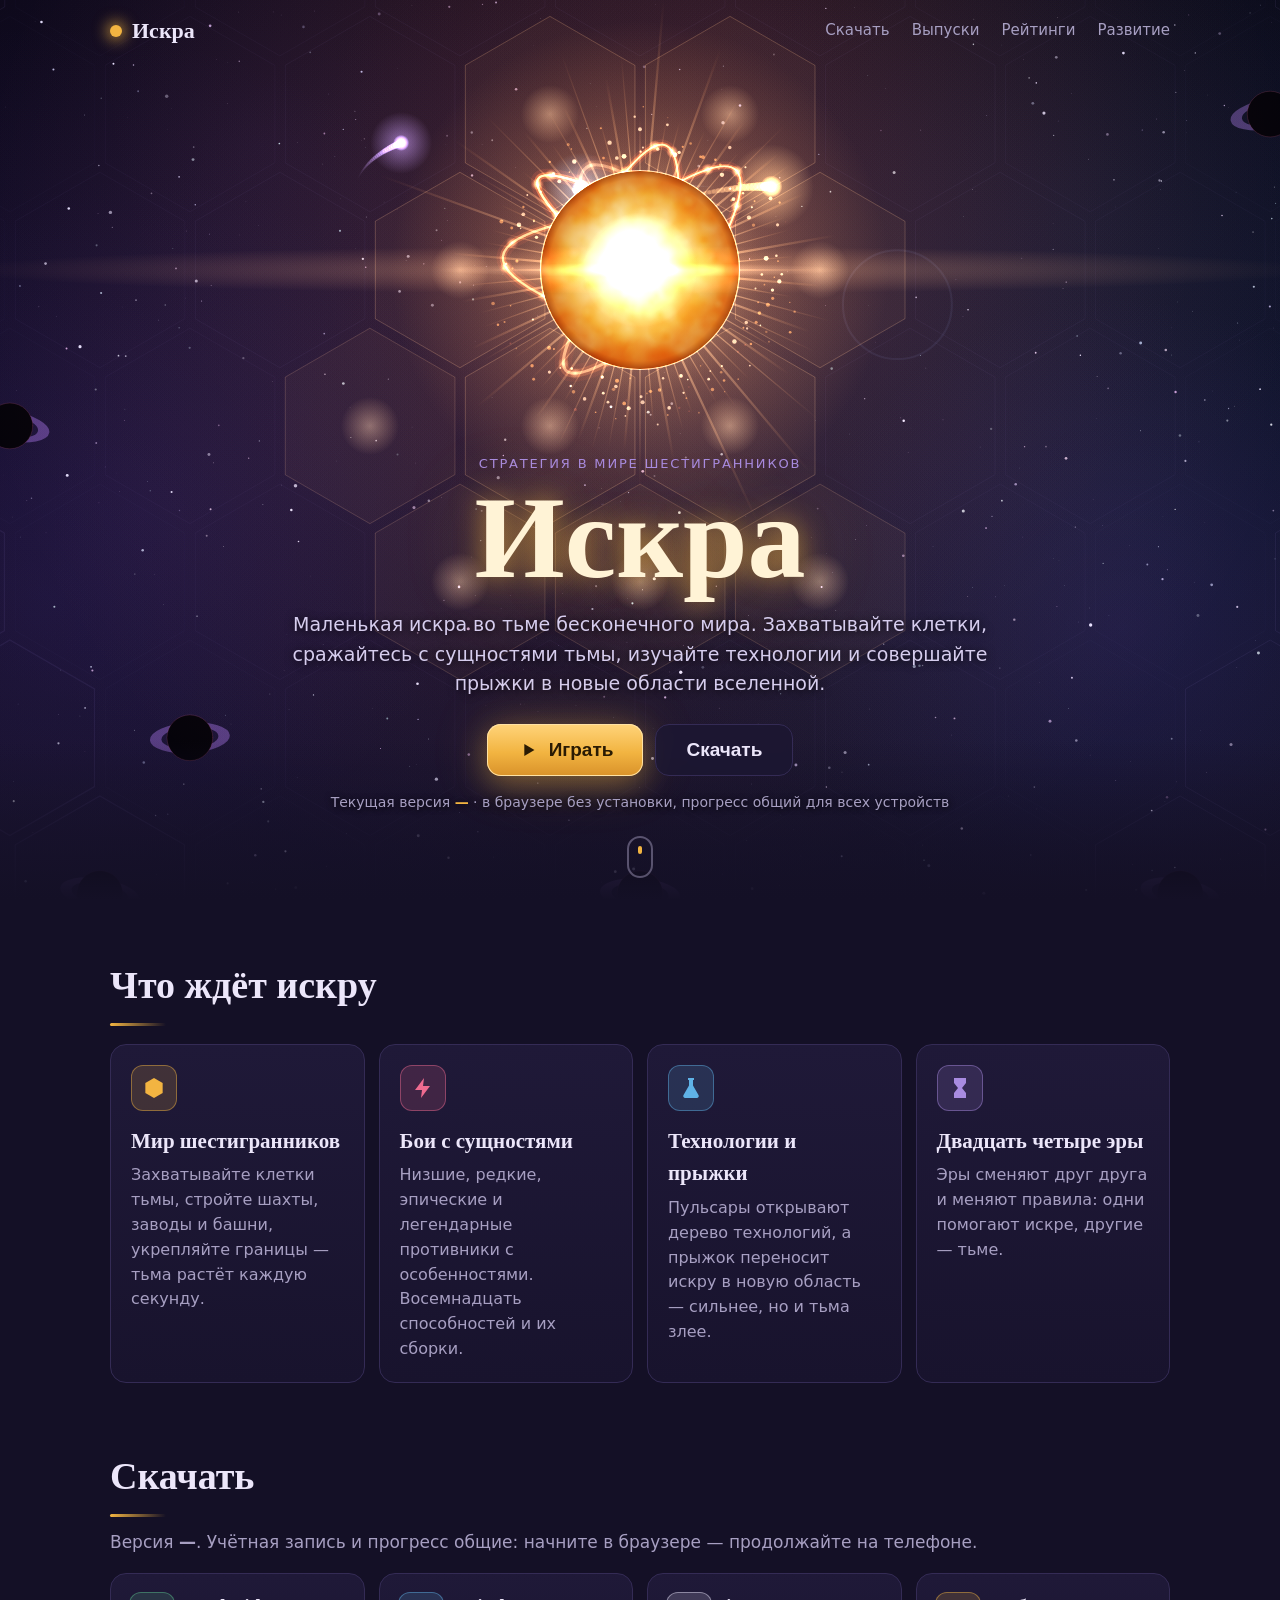
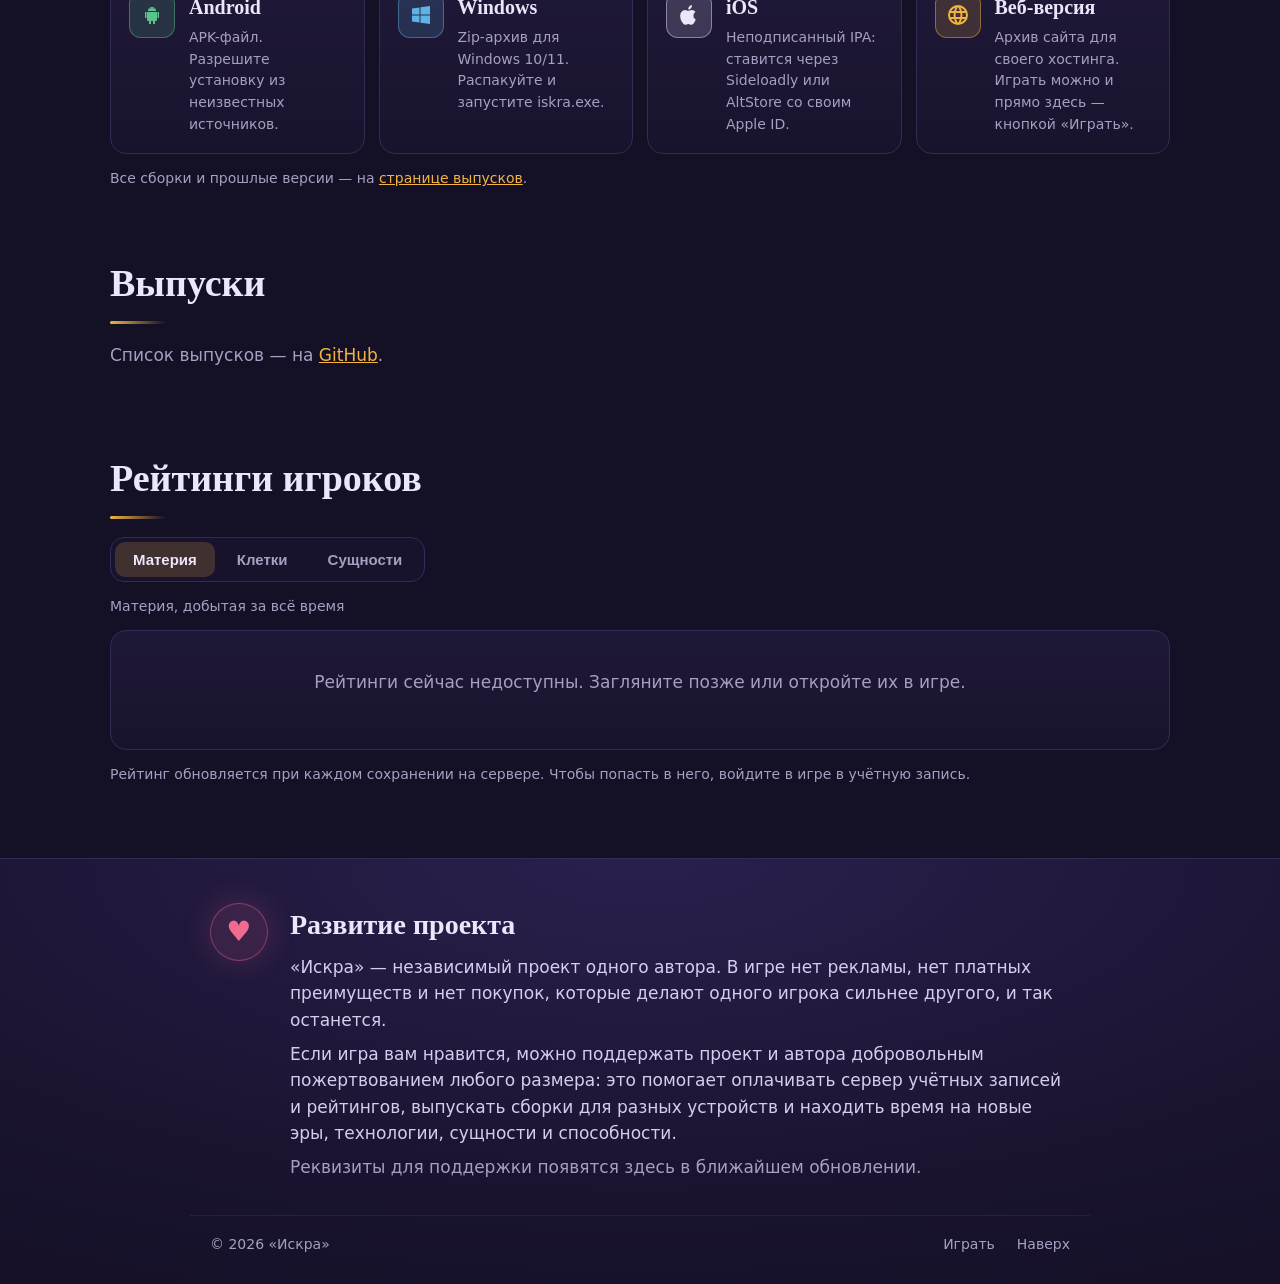
==== iskra_flutter/landing/index.html @ fcec77e0 "Лендинг iskraplay.ru: игра переезжает в /play/ Страница с анимацией искры, кнопкой «Играть», текущим" ====
<!DOCTYPE html>
<html lang="ru">
<head>
  <meta charset="UTF-8">
  <meta name="viewport" content="width=device-width, initial-scale=1, viewport-fit=cover">
  <title>Искра — мир шестигранников</title>
  <meta name="description" content="«Искра» — стратегия о маленькой искре во тьме бесконечного мира шестигранников. Играйте в браузере или скачайте для Android, Windows и iOS.">
  <meta name="theme-color" content="#141026">
  <meta property="og:title" content="Искра — мир шестигранников">
  <meta property="og:description" content="Захватывайте клетки, сражайтесь с сущностями тьмы, изучайте технологии и совершайте прыжки в новые области вселенной.">
  <meta property="og:image" content="play/icons/Icon-512.png">
  <link rel="icon" type="image/png" href="play/favicon.png">
  <link rel="apple-touch-icon" href="play/icons/Icon-192.png">
  <link rel="stylesheet" href="landing.css">
</head>
<body>
  <!-- Первый экран: анимация искры на всю ширину, название и кнопка «Играть» -->
  <header class="hero" id="top">
    <canvas id="spark" aria-hidden="true"></canvas>
    <nav class="nav">
      <a class="logo" href="#top"><span class="dot"></span>Искра</a>
      <div class="links">
        <a href="#download">Скачать</a>
        <a href="#releases">Выпуски</a>
        <a href="#top100">Рейтинги</a>
        <a href="#support">Развитие</a>
      </div>
    </nav>
    <div class="hero-text">
      <p class="kicker">Стратегия в мире шестигранников</p>
      <h1>Искра</h1>
      <p class="lead">Маленькая искра во тьме бесконечного мира. Захватывайте клетки, сражайтесь с сущностями тьмы,
        изучайте технологии и совершайте прыжки в новые области вселенной.</p>
      <div class="cta">
        <a class="btn play" href="play/">
          <svg viewBox="0 0 24 24" aria-hidden="true"><path d="M8 5.5v13l11-6.5z"/></svg>Играть
        </a>
        <a class="btn ghost" href="#download">Скачать</a>
      </div>
      <p class="ver">Текущая версия <b data-ver>—</b> · в браузере без установки, прогресс общий для всех устройств</p>
    </div>
    <a class="scroll" href="#about" aria-label="Подробнее"><span></span></a>
  </header>

  <main>
    <section id="about" class="section">
      <h2>Что ждёт искру</h2>
      <div class="features">
        <article class="card feat">
          <div class="ico" style="--c:#f2b441"><svg viewBox="0 0 24 24"><path d="M12 2l8.66 5v10L12 22l-8.66-5V7z"/></svg></div>
          <h3>Мир шестигранников</h3>
          <p>Захватывайте клетки тьмы, стройте шахты, заводы и башни, укрепляйте границы — тьма растёт каждую секунду.</p>
        </article>
        <article class="card feat">
          <div class="ico" style="--c:#ef6b90"><svg viewBox="0 0 24 24"><path d="M13 2L4 14h7l-1 8 9-12h-7z"/></svg></div>
          <h3>Бои с сущностями</h3>
          <p>Низшие, редкие, эпические и легендарные противники с особенностями. Восемнадцать способностей и их сборки.</p>
        </article>
        <article class="card feat">
          <div class="ico" style="--c:#5fb2e6"><svg viewBox="0 0 24 24"><path d="M9 2h6v2h-1v5.5l5.6 9.7A2 2 0 0 1 17.9 22H6.1a2 2 0 0 1-1.7-2.8L10 9.5V4H9z"/></svg></div>
          <h3>Технологии и прыжки</h3>
          <p>Пульсары открывают дерево технологий, а прыжок переносит искру в новую область — сильнее, но и тьма злее.</p>
        </article>
        <article class="card feat">
          <div class="ico" style="--c:#a88be0"><svg viewBox="0 0 24 24"><path d="M6 2h12v5l-4 5 4 5v5H6v-5l4-5-4-5z"/></svg></div>
          <h3>Двадцать четыре эры</h3>
          <p>Эры сменяют друг друга и меняют правила: одни помогают искре, другие — тьме.</p>
        </article>
      </div>
    </section>

    <section id="download" class="section">
      <h2>Скачать</h2>
      <p class="sub">Версия <b data-ver>—</b>. Учётная запись и прогресс общие: начните в браузере — продолжайте на телефоне.</p>
      <div class="downloads">
        <a class="card dl" data-dl="apk">
          <div class="ico" style="--c:#5cc28d"><svg viewBox="0 0 24 24"><path d="M7 9h10v8a1 1 0 0 1-1 1h-1v3h-2v-3h-2v3H9v-3H8a1 1 0 0 1-1-1zm-2 0h1.5v6H5zm12.5 0H19v6h-1.5zM8 8a4 4 0 0 1 8 0zm2-2.2a.6.6 0 1 0 0-1.2.6.6 0 0 0 0 1.2zm4 0a.6.6 0 1 0 0-1.2.6.6 0 0 0 0 1.2z"/></svg></div>
          <div><h3>Android</h3><p>APK-файл. Разрешите установку из неизвестных источников.</p></div>
        </a>
        <a class="card dl" data-dl="win">
          <div class="ico" style="--c:#5fb2e6"><svg viewBox="0 0 24 24"><path d="M3 5.5l7.5-1v7H3zm8.5-1.2L21 3v8.5h-9.5zM3 12.5h7.5v7L3 18.5zm8.5 0H21V21l-9.5-1.3z"/></svg></div>
          <div><h3>Windows</h3><p>Zip-архив для Windows 10/11. Распакуйте и запустите iskra.exe.</p></div>
        </a>
        <a class="card dl" data-dl="ios">
          <div class="ico" style="--c:#ece6fa"><svg viewBox="0 0 24 24"><path d="M16.4 12.6c0-2.5 2-3.6 2.1-3.7a4.6 4.6 0 0 0-3.6-2c-1.5-.2-3 .9-3.7.9-.8 0-2-.9-3.2-.8A4.8 4.8 0 0 0 4 9.5c-1.7 3-.4 7.4 1.2 9.8.8 1.2 1.8 2.5 3 2.4 1.2 0 1.7-.8 3.1-.8 1.5 0 1.9.8 3.2.8s2.1-1.2 2.9-2.4a10 10 0 0 0 1.3-2.7 4.1 4.1 0 0 1-2.3-4zM14 5.3A4.2 4.2 0 0 0 15 2a4.3 4.3 0 0 0-2.8 1.5 4 4 0 0 0-1 3.1A3.6 3.6 0 0 0 14 5.3z"/></svg></div>
          <div><h3>iOS</h3><p>Неподписанный IPA: ставится через Sideloadly или AltStore со своим Apple ID.</p></div>
        </a>
        <a class="card dl" data-dl="web">
          <div class="ico" style="--c:#f2b441"><svg viewBox="0 0 24 24"><path d="M12 2a10 10 0 1 0 0 20 10 10 0 0 0 0-20zm6.9 6h-3a15.7 15.7 0 0 0-1.4-3.6A8 8 0 0 1 18.9 8zM12 4c.8 1.2 1.5 2.5 1.9 4h-3.8c.4-1.5 1.1-2.8 1.9-4zM4.3 14a8.2 8.2 0 0 1 0-4h3.4a16.5 16.5 0 0 0 0 4zm.8 2h3a15.7 15.7 0 0 0 1.4 3.6A8 8 0 0 1 5.1 16zm3-8h-3a8 8 0 0 1 4.4-3.6C8.9 5.5 8.4 6.7 8.1 8zM12 20c-.8-1.2-1.5-2.5-1.9-4h3.8c-.4 1.5-1.1 2.8-1.9 4zm2.3-6H9.7a14.7 14.7 0 0 1 0-4h4.6a14.7 14.7 0 0 1 0 4zm.2 5.6c.6-1.1 1.1-2.3 1.4-3.6h3a8 8 0 0 1-4.4 3.6zm1.8-5.6a16.5 16.5 0 0 0 0-4h3.4a8.2 8.2 0 0 1 0 4z"/></svg></div>
          <div><h3>Веб-версия</h3><p>Архив сайта для своего хостинга. Играть можно и прямо здесь — кнопкой «Играть».</p></div>
        </a>
      </div>
      <p class="sub small">Все сборки и прошлые версии — на <a data-all-releases href="https://github.com/serbaigames/claude/releases">странице выпусков</a>.</p>
    </section>

    <section id="releases" class="section">
      <h2>Выпуски</h2>
      <div id="release-current"></div>
      <div id="release-old"></div>
    </section>

    <section id="top100" class="section">
      <h2>Рейтинги игроков</h2>
      <div class="tabs" role="tablist">
        <button role="tab" data-by="matter" aria-selected="true">Материя</button>
        <button role="tab" data-by="cells">Клетки</button>
        <button role="tab" data-by="kills">Сущности</button>
      </div>
      <p class="sub small" id="top-hint">Материя, добытая за всё время</p>
      <div class="card table" id="top-table"><p class="muted">Загрузка…</p></div>
      <p class="sub small">Рейтинг обновляется при каждом сохранении на сервере. Чтобы попасть в него, войдите в игре в учётную запись.</p>
    </section>
  </main>

  <!-- Плашка о развитии проекта — в самом низу -->
  <section id="support" class="support">
    <div class="support-in">
      <div class="heart" aria-hidden="true">♥</div>
      <div>
        <h2>Развитие проекта</h2>
        <p>«Искра» — независимый проект одного автора. В игре нет рекламы, нет платных преимуществ и нет покупок,
          которые делают одного игрока сильнее другого, и так останется.</p>
        <p>Если игра вам нравится, можно поддержать проект и автора добровольным пожертвованием любого размера:
          это помогает оплачивать сервер учётных записей и рейтингов, выпускать сборки для разных устройств
          и находить время на новые эры, технологии, сущности и способности.</p>
        <p class="muted" id="donate">Реквизиты для поддержки появятся здесь в ближайшем обновлении.</p>
      </div>
    </div>
    <footer class="foot">
      <span>© <span id="year">2026</span> «Искра»</span>
      <a href="play/">Играть</a>
      <a href="#top">Наверх</a>
    </footer>
  </section>

  <script src="spark.js"></script>
  <script src="landing.js"></script>
</body>
</html>
---- iskra_flutter/landing/landing.css ----
/* Лендинг «Искры»: цвета и шрифты игры (lib/ui/theme.dart) */
@font-face { font-family: 'PT Sans'; src: url(fonts/PTSans-Regular.ttf) format('truetype'); font-display: swap; }
@font-face { font-family: 'PT Sans'; src: url(fonts/PTSans-Bold.ttf) format('truetype'); font-weight: 700; font-display: swap; }
@font-face { font-family: 'Philosopher'; src: url(fonts/Philosopher-Regular.ttf) format('truetype'); font-display: swap; }
@font-face { font-family: 'Philosopher'; src: url(fonts/Philosopher-Bold.ttf) format('truetype'); font-weight: 700; font-display: swap; }

:root {
  --bg: #141026; --panel: #1c1733; --ink: #ece6fa; --muted: #a79fc2; --line: #342b55;
  --gold: #f2b441; --gold-bg: #3b2e15; --violet: #a88be0; --ok: #5cc28d; --bad: #ef6b90; --blue: #5fb2e6;
}
* { box-sizing: border-box; }
html { scroll-behavior: smooth; }
body {
  margin: 0; background: var(--bg); color: var(--ink);
  font: 17px/1.55 'PT Sans', system-ui, sans-serif; -webkit-font-smoothing: antialiased;
}
a { color: var(--gold); }
h1, h2, h3 { font-family: 'Philosopher', 'PT Sans', serif; margin: 0; }
.muted { color: var(--muted); }

/* ---------- первый экран ---------- */
.hero { position: relative; min-height: 100vh; min-height: 100svh; display: flex; flex-direction: column; overflow: hidden; }
#spark { position: absolute; inset: 0; width: 100%; height: 100%; display: block; }
.hero::after { /* плавный переход в фон страницы */
  content: ''; position: absolute; left: 0; right: 0; bottom: 0; height: 160px; pointer-events: none;
  background: linear-gradient(to bottom, transparent, var(--bg));
}
.nav { position: relative; z-index: 2; display: flex; align-items: center; justify-content: space-between;
  max-width: 1100px; width: 100%; margin: 0 auto; padding: 18px 20px; }
.logo { display: flex; align-items: center; gap: 10px; color: var(--ink); text-decoration: none;
  font: 700 22px 'Philosopher', serif; }
.logo .dot { width: 12px; height: 12px; border-radius: 50%; background: var(--gold); box-shadow: 0 0 14px 4px #f2b44199; }
.links { display: flex; gap: 22px; }
.links a { color: var(--muted); text-decoration: none; font-size: 15px; }
.links a:hover { color: var(--ink); }
.hero-text { position: relative; z-index: 2; margin: auto; padding: 0 20px 90px; max-width: 760px; text-align: center;
  display: flex; flex-direction: column; align-items: center; transform: translateY(22vh); }
.kicker { margin: 0 0 6px; color: var(--violet); letter-spacing: .14em; text-transform: uppercase; font-size: 13px; }
.hero h1 { font-size: clamp(56px, 11vw, 116px); line-height: 1; color: #fff3d6;
  text-shadow: 0 0 28px #f2b441aa, 0 0 80px #f2b44155; }
.lead { margin: 14px 0 26px; color: #d6cdee; font-size: clamp(16px, 2.2vw, 19px); text-shadow: 0 1px 8px #000c; }
.cta { display: flex; gap: 12px; flex-wrap: wrap; justify-content: center; }
.btn { display: inline-flex; align-items: center; gap: 10px; padding: 14px 30px; border-radius: 14px;
  text-decoration: none; font: 700 19px 'PT Sans', sans-serif; transition: transform .15s, box-shadow .2s, background .2s; }
.btn svg { width: 22px; height: 22px; fill: currentColor; }
.btn.play { color: #2a1b03; background: linear-gradient(180deg, #ffd47a, #f2b441 55%, #d9922a);
  box-shadow: 0 0 0 1px #ffe2a3 inset, 0 8px 30px #f2b44166, 0 0 60px #f2b44133; }
.btn.play:hover { transform: translateY(-2px); box-shadow: 0 0 0 1px #ffe2a3 inset, 0 12px 40px #f2b44188, 0 0 90px #f2b44155; }
.btn.ghost { color: var(--ink); background: #1c1733cc; border: 1px solid var(--line); backdrop-filter: blur(4px); }
.btn.ghost:hover { background: #2a2347; }
.ver { margin: 16px 0 0; font-size: 14px; color: var(--muted); text-shadow: 0 1px 6px #000; }
.ver b { color: var(--gold); }
.scroll { position: absolute; z-index: 2; left: 50%; bottom: 22px; width: 26px; height: 42px; margin-left: -13px;
  border: 2px solid #a79fc277; border-radius: 14px; }
.scroll span { position: absolute; left: 50%; top: 8px; width: 4px; height: 8px; margin-left: -2px; border-radius: 2px;
  background: var(--gold); animation: wheel 1.8s ease-in-out infinite; }
@keyframes wheel { 0% { opacity: 0; transform: translateY(0); } 30% { opacity: 1; } 100% { opacity: 0; transform: translateY(14px); } }

/* ---------- разделы ---------- */
.section { max-width: 1100px; margin: 0 auto; padding: 56px 20px 8px; }
.section h2 { font-size: clamp(28px, 4vw, 38px); margin-bottom: 18px; }
.section h2::after { content: ''; display: block; width: 56px; height: 3px; margin-top: 8px; border-radius: 2px;
  background: linear-gradient(90deg, var(--gold), transparent); }
.sub { color: var(--muted); margin: -6px 0 18px; }
.sub.small { font-size: 14px; margin: 14px 0 0; }
.card { background: linear-gradient(180deg, #1f1938, #18132d); border: 1px solid var(--line); border-radius: 16px; }
.ico { flex: none; width: 46px; height: 46px; border-radius: 12px; display: grid; place-items: center;
  background: color-mix(in srgb, var(--c) 16%, transparent); border: 1px solid color-mix(in srgb, var(--c) 45%, transparent); }
.ico svg { width: 24px; height: 24px; fill: var(--c); }

.features { display: grid; grid-template-columns: repeat(auto-fit, minmax(230px, 1fr)); gap: 14px; }
.feat { padding: 20px; }
.feat h3 { font-size: 21px; margin: 14px 0 6px; }
.feat p { margin: 0; color: var(--muted); font-size: 16px; }

.downloads { display: grid; grid-template-columns: repeat(auto-fit, minmax(240px, 1fr)); gap: 14px; }
.dl { display: flex; gap: 14px; align-items: flex-start; padding: 18px; color: var(--ink); text-decoration: none;
  transition: border-color .2s, transform .15s; }
.dl:hover { border-color: var(--gold); transform: translateY(-2px); }
.dl h3 { font-size: 20px; }
.dl p { margin: 4px 0 0; color: var(--muted); font-size: 14px; }
.dl[aria-disabled=true] { opacity: .45; pointer-events: none; }
.dl .size { color: var(--gold); font-size: 13px; }

/* выпуски: текущий открыт, прошлые под спойлером */
.rel { padding: 18px 20px; margin-bottom: 12px; }
.rel.cur { border-color: #f2b44199; box-shadow: 0 0 40px #f2b4410f; }
.rel-head { display: flex; align-items: baseline; gap: 10px; flex-wrap: wrap; }
.rel-head h3 { font-size: 22px; }
.badge { font-size: 12px; padding: 2px 8px; border-radius: 8px; background: var(--gold-bg); color: var(--gold); font-weight: 700; }
.date { color: var(--muted); font-size: 14px; }
.rel ul { margin: 10px 0 0; padding: 0; list-style: none; }
.rel li { position: relative; padding-left: 18px; margin: 5px 0; }
.rel li::before { content: ''; position: absolute; left: 3px; top: .62em; width: 6px; height: 6px; border-radius: 50%; background: var(--gold); }
.rel .files { display: flex; flex-wrap: wrap; gap: 8px; margin-top: 12px; }
.rel .files a { font-size: 13px; text-decoration: none; padding: 5px 10px; border-radius: 9px; border: 1px solid var(--line);
  color: var(--ink); background: #ffffff08; }
.rel .files a:hover { border-color: var(--gold); }
details.rel { padding: 0; }
details.rel summary { list-style: none; cursor: pointer; padding: 16px 20px; display: flex; align-items: center; gap: 10px; }
details.rel summary::-webkit-details-marker { display: none; }
details.rel summary::after { content: ''; margin-left: auto; width: 9px; height: 9px; border-right: 2px solid var(--muted);
  border-bottom: 2px solid var(--muted); transform: rotate(45deg); transition: transform .2s; }
details.rel[open] summary::after { transform: rotate(-135deg); }
details.rel .body { padding: 0 20px 18px; }
details.rel summary h3 { font-size: 19px; }

/* рейтинги */
.tabs { display: inline-flex; padding: 4px; gap: 4px; border: 1px solid var(--line); border-radius: 14px; background: #1c173399; }
.tabs button { font: 700 15px 'PT Sans', sans-serif; color: var(--muted); background: none; border: 0; border-radius: 10px;
  padding: 9px 18px; cursor: pointer; }
.tabs button[aria-selected=true] { color: var(--ink); background: #f2b4412e; }
.table { margin-top: 12px; padding: 8px; min-height: 120px; }
.row { display: grid; grid-template-columns: 44px 1fr auto; align-items: center; gap: 8px; padding: 9px 12px; border-radius: 10px; }
.row:nth-child(odd) { background: #14102666; }
.row .pl { color: var(--muted); font-weight: 700; }
.row .pl.m1 { color: var(--gold); } .row .pl.m2 { color: #c9d1e0; } .row .pl.m3 { color: #d08a4e; }
.row .nm { overflow: hidden; text-overflow: ellipsis; white-space: nowrap; }
.row .vl { font-weight: 700; }
.table .muted { text-align: center; padding: 30px 0; margin: 0; }

/* плашка развития проекта */
.support { margin-top: 64px; background: radial-gradient(120% 140% at 50% 0%, #2b1f4d 0%, #1a1430 55%, #120e22 100%);
  border-top: 1px solid var(--line); }
.support-in { max-width: 900px; margin: 0 auto; padding: 44px 20px 26px; display: flex; gap: 22px; }
.support h2 { font-size: 28px; margin-bottom: 8px; }
.support p { margin: 8px 0; color: #d6cdee; }
.support .muted { color: var(--muted); }
.heart { flex: none; width: 58px; height: 58px; border-radius: 50%; display: grid; place-items: center; font-size: 28px;
  color: var(--bad); background: #ef6b901f; border: 1px solid #ef6b9066; box-shadow: 0 0 30px #ef6b9033; }
.donate-list { margin: 10px 0 0; display: grid; gap: 8px; }
.donate-list div { padding: 10px 12px; border-radius: 10px; background: #ffffff0a; border: 1px solid var(--line); }
.donate-list small { display: block; color: var(--muted); }
.foot { max-width: 900px; margin: 0 auto; padding: 18px 20px 28px; display: flex; gap: 22px; color: var(--muted);
  font-size: 14px; border-top: 1px solid #342b5588; }
.foot span:first-child { margin-right: auto; }
.foot a { color: var(--muted); text-decoration: none; }
.foot a:hover { color: var(--ink); }

@media (max-width: 640px) {
  body { font-size: 16px; }
  .links { display: none; }
  .hero-text { transform: translateY(17vh); }
  .btn { padding: 13px 24px; font-size: 18px; }
  .support-in { flex-direction: column; gap: 12px; }
  .row { grid-template-columns: 36px 1fr auto; padding: 8px; }
}
@media (prefers-reduced-motion: reduce) { html { scroll-behavior: auto; } .scroll span { animation: none; } }
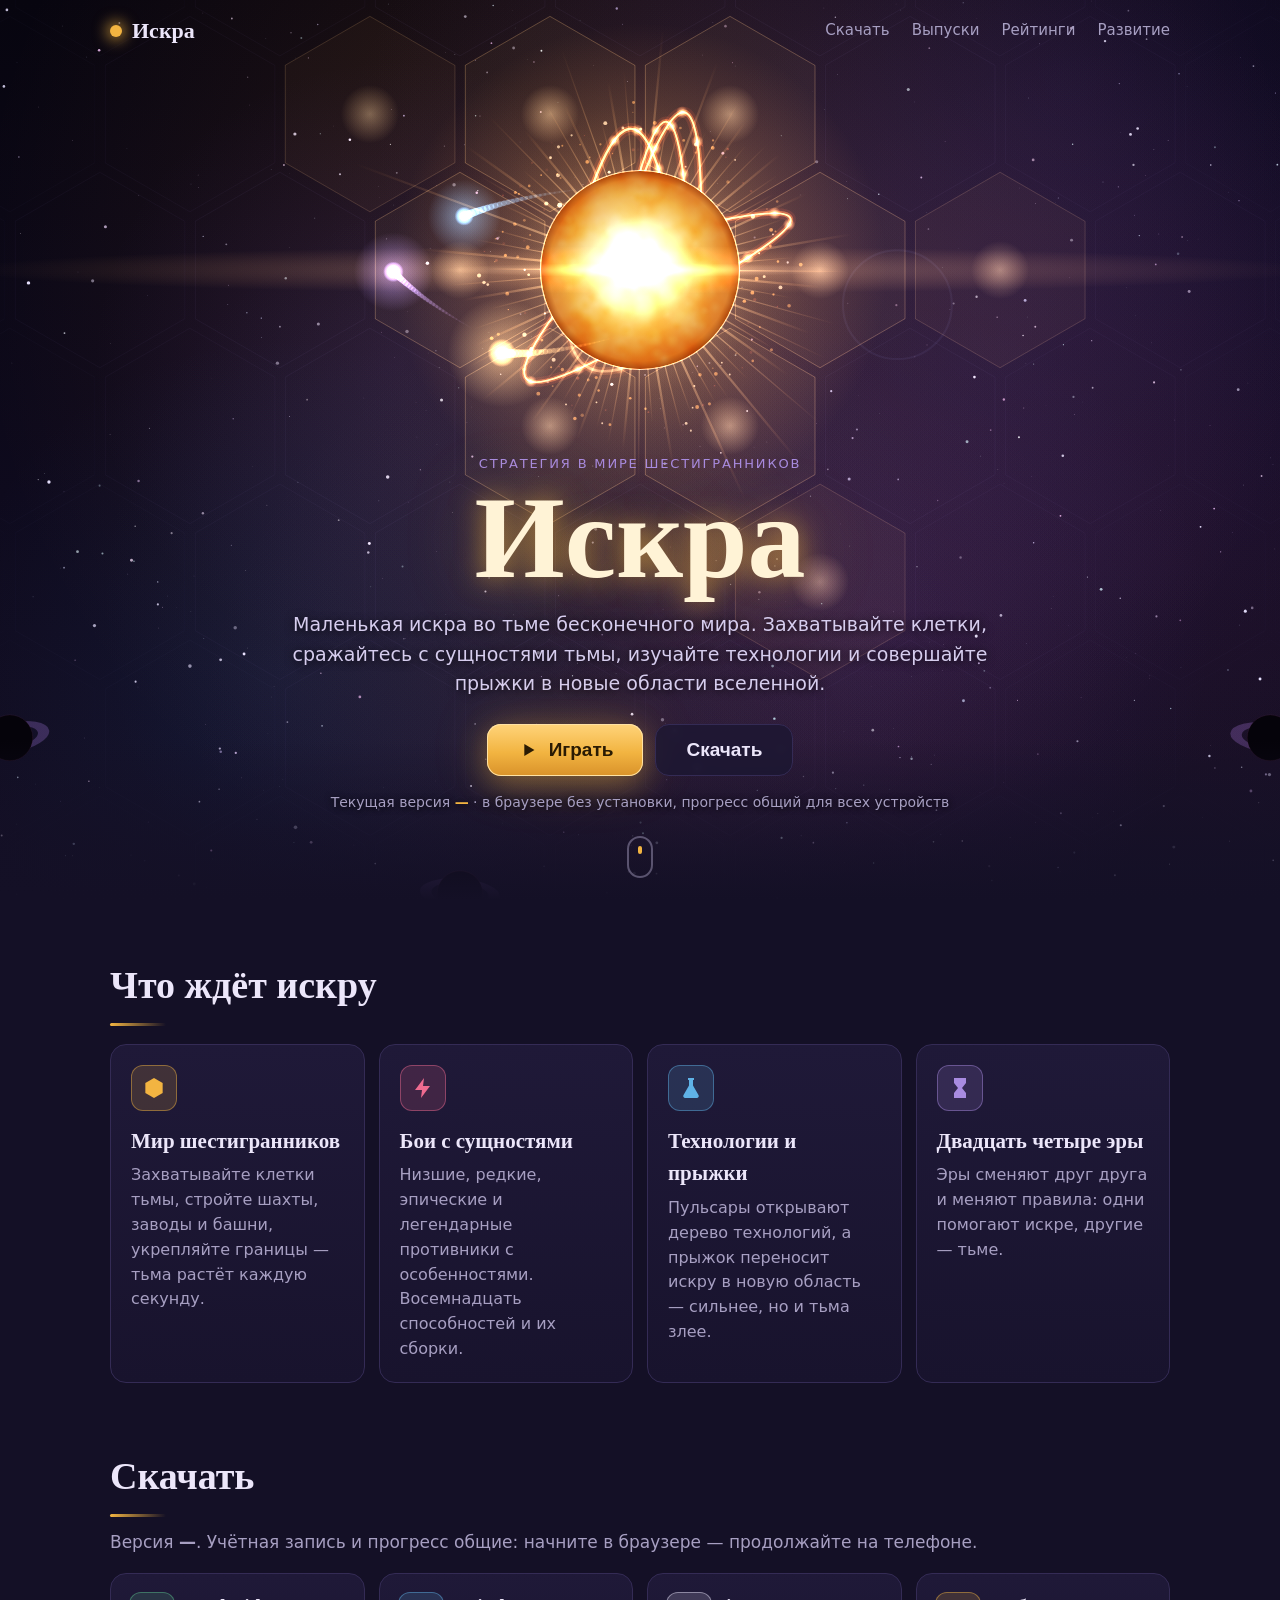
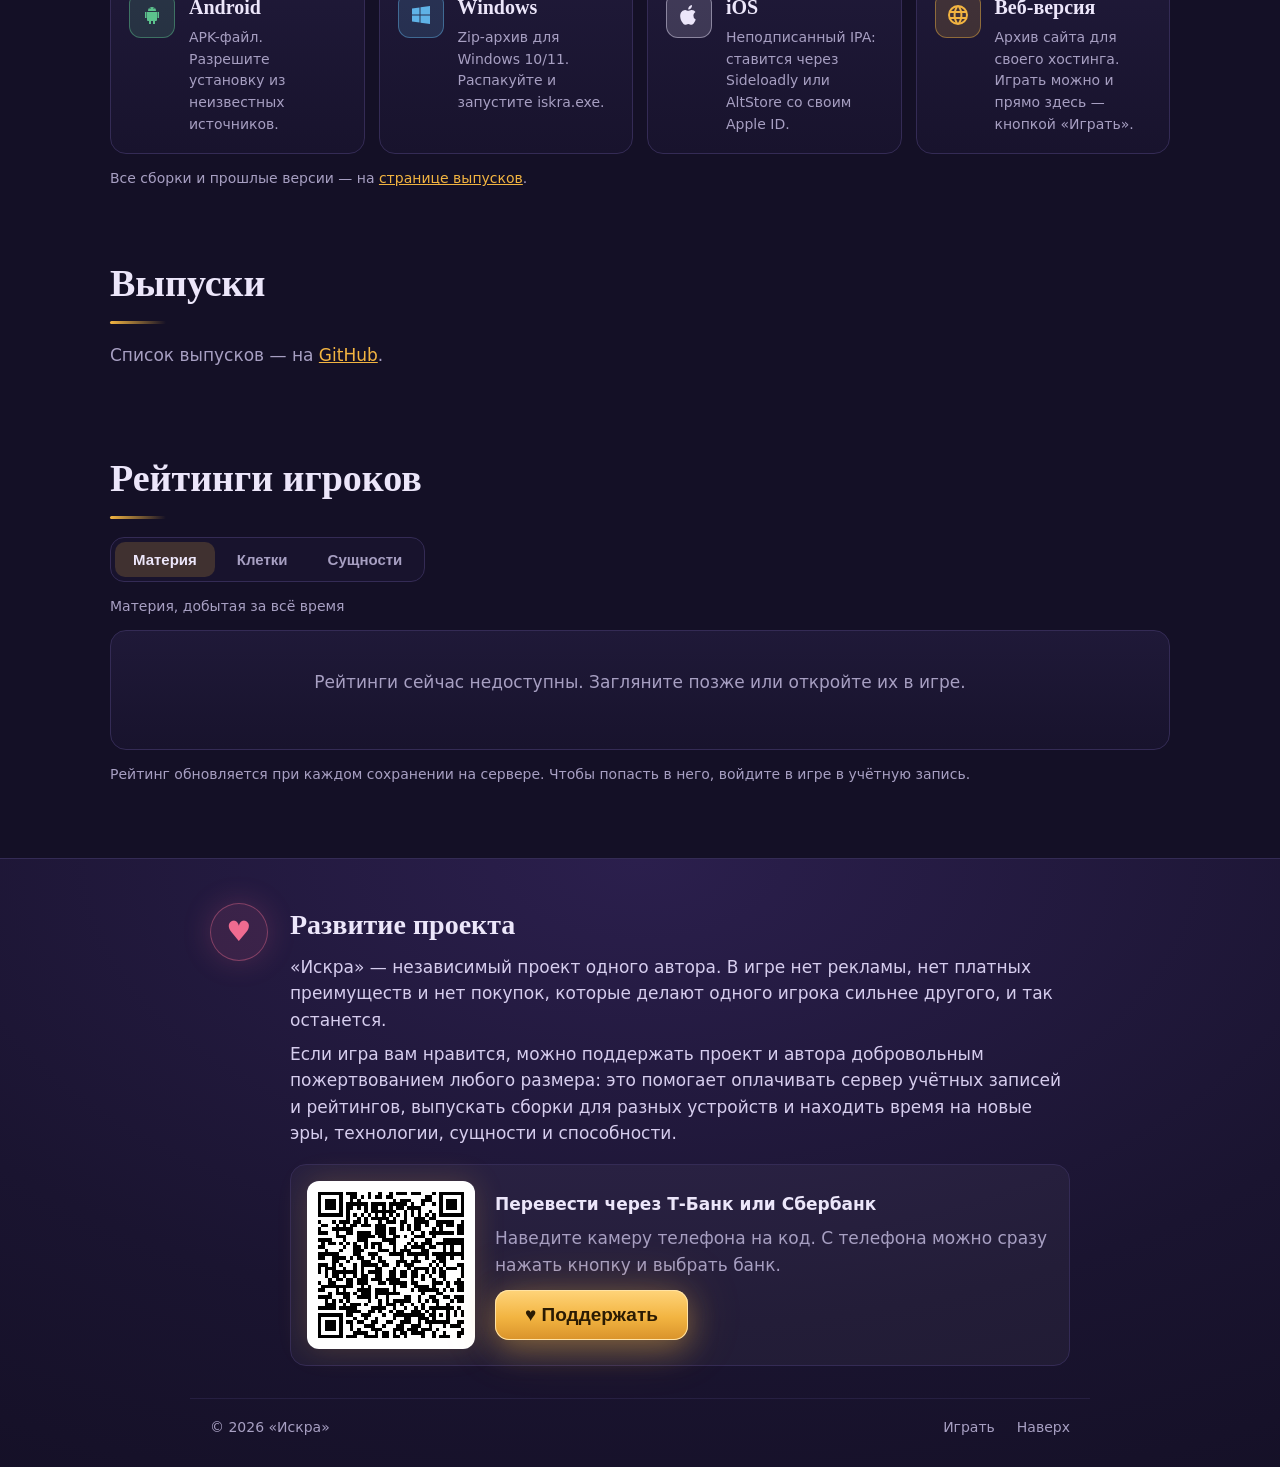
==== commit 1a7903ad: "Искра 0.5.0: сайт с лендингом, общий сервер аккаунтов, QR для поддержки Co-Authored-By: Claude Opus " ====
--- a/iskra_flutter/landing/index.html
+++ b/iskra_flutter/landing/index.html
@@ -123,7 +123,16 @@
         <p>Если игра вам нравится, можно поддержать проект и автора добровольным пожертвованием любого размера:
           это помогает оплачивать сервер учётных записей и рейтингов, выпускать сборки для разных устройств
           и находить время на новые эры, технологии, сущности и способности.</p>
-        <p class="muted" id="donate">Реквизиты для поддержки появятся здесь в ближайшем обновлении.</p>
+        <div class="donate">
+          <a class="qr" href="https://t.tb.ru/c2c-qr-choose-bank?requisiteNumber=+79163956434&amp;bankCode=100000000004"
+             target="_blank" rel="noopener"><img src="donate-qr.png" width="168" height="168" alt="QR-код для перевода"></a>
+          <div>
+            <b>Перевести через Т-Банк или Сбербанк</b>
+            <p class="muted">Наведите камеру телефона на код. С телефона можно сразу нажать кнопку и выбрать банк.</p>
+            <a class="btn play" href="https://t.tb.ru/c2c-qr-choose-bank?requisiteNumber=+79163956434&amp;bankCode=100000000004"
+               target="_blank" rel="noopener">♥ Поддержать</a>
+          </div>
+        </div>
       </div>
     </div>
     <footer class="foot">
--- a/iskra_flutter/landing/landing.css
+++ b/iskra_flutter/landing/landing.css
@@ -128,9 +128,12 @@
 .support .muted { color: var(--muted); }
 .heart { flex: none; width: 58px; height: 58px; border-radius: 50%; display: grid; place-items: center; font-size: 28px;
   color: var(--bad); background: #ef6b901f; border: 1px solid #ef6b9066; box-shadow: 0 0 30px #ef6b9033; }
-.donate-list { margin: 10px 0 0; display: grid; gap: 8px; }
-.donate-list div { padding: 10px 12px; border-radius: 10px; background: #ffffff0a; border: 1px solid var(--line); }
-.donate-list small { display: block; color: var(--muted); }
+.donate { margin: 18px 0 6px; display: flex; gap: 20px; align-items: center; padding: 16px; border-radius: 16px;
+  background: #ffffff0a; border: 1px solid var(--line); }
+.donate .qr { flex: none; line-height: 0; border-radius: 12px; overflow: hidden; box-shadow: 0 0 30px #f2b44133; }
+.donate .qr img { image-rendering: pixelated; }
+.donate b { font-size: 17px; }
+.donate .btn { margin-top: 4px; }
 .foot { max-width: 900px; margin: 0 auto; padding: 18px 20px 28px; display: flex; gap: 22px; color: var(--muted);
   font-size: 14px; border-top: 1px solid #342b5588; }
 .foot span:first-child { margin-right: auto; }
@@ -143,6 +146,7 @@
   .hero-text { transform: translateY(17vh); }
   .btn { padding: 13px 24px; font-size: 18px; }
   .support-in { flex-direction: column; gap: 12px; }
+  .donate { flex-direction: column; text-align: center; }
   .row { grid-template-columns: 36px 1fr auto; padding: 8px; }
 }
 @media (prefers-reduced-motion: reduce) { html { scroll-behavior: auto; } .scroll span { animation: none; } }
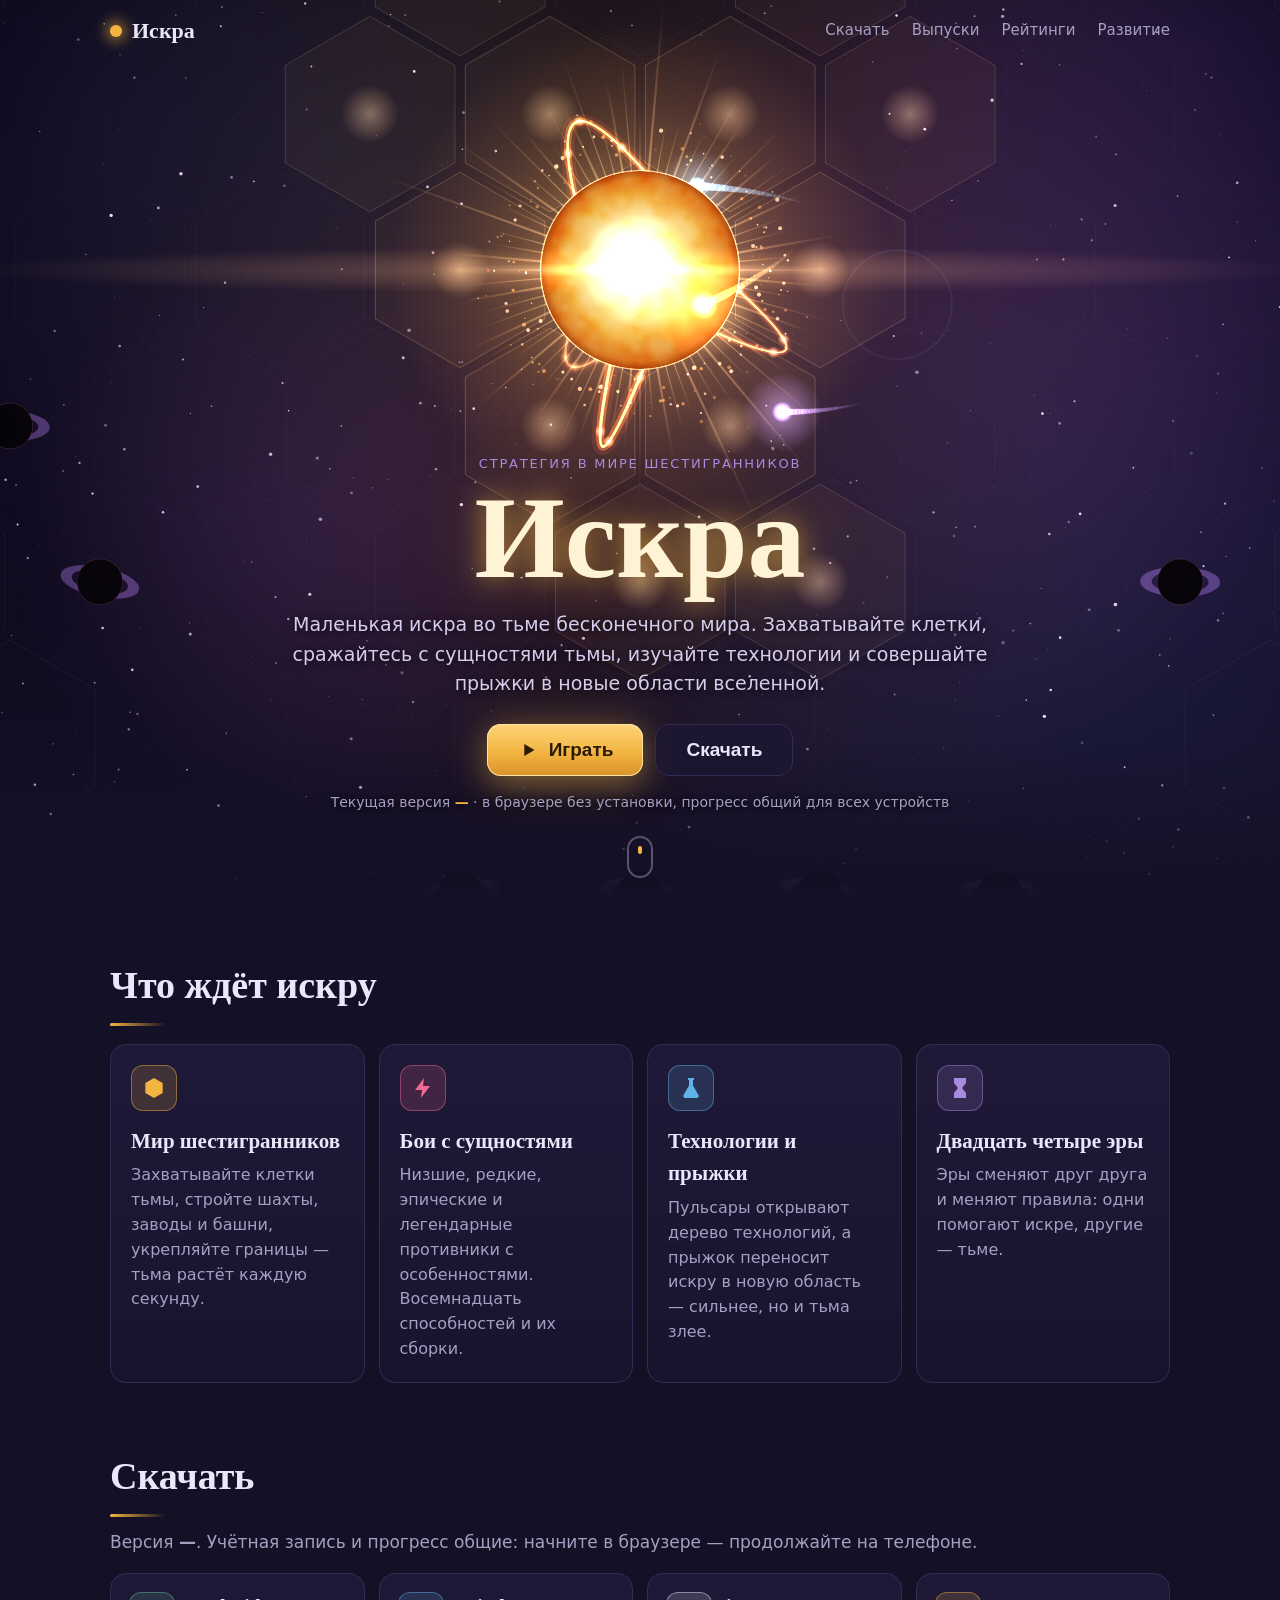
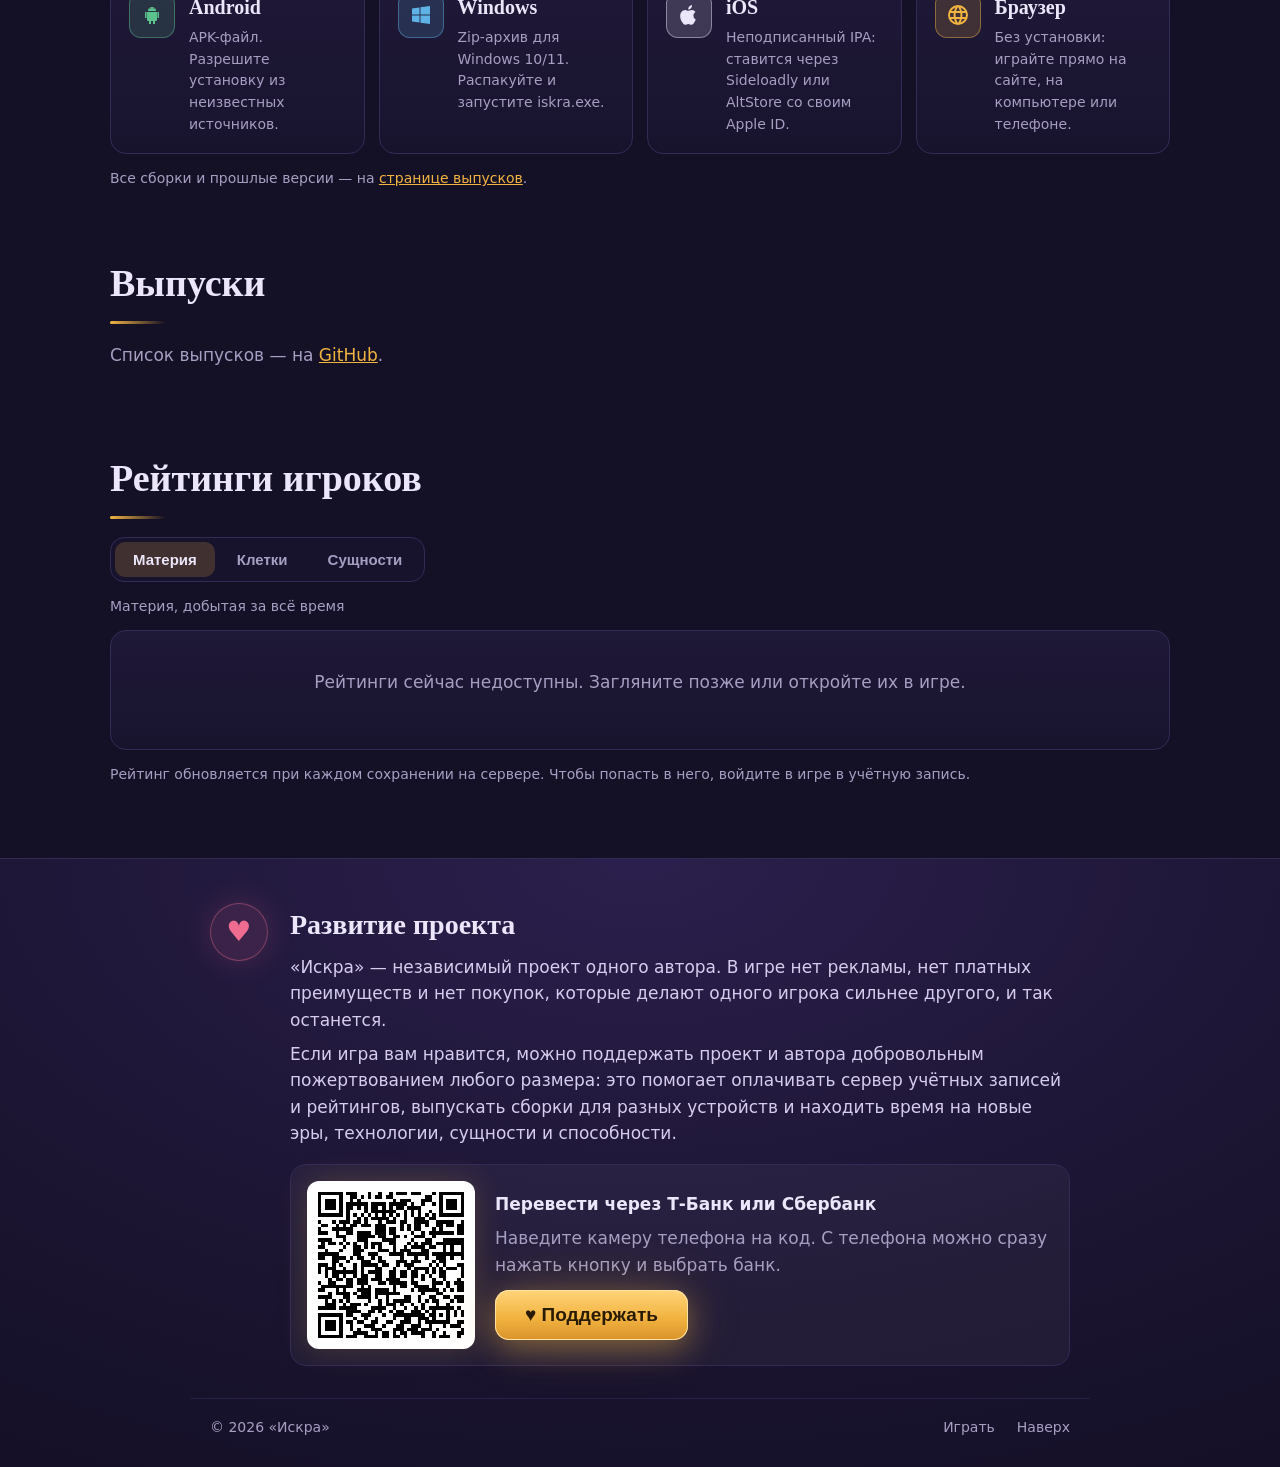
==== commit 02d9e577: "Сборка сайта не публикуется: закрытый черновик выпуска, без ссылок на лендинге Co-Authored-By: Claud" ====
--- a/iskra_flutter/landing/index.html
+++ b/iskra_flutter/landing/index.html
@@ -85,9 +85,9 @@
           <div class="ico" style="--c:#ece6fa"><svg viewBox="0 0 24 24"><path d="M16.4 12.6c0-2.5 2-3.6 2.1-3.7a4.6 4.6 0 0 0-3.6-2c-1.5-.2-3 .9-3.7.9-.8 0-2-.9-3.2-.8A4.8 4.8 0 0 0 4 9.5c-1.7 3-.4 7.4 1.2 9.8.8 1.2 1.8 2.5 3 2.4 1.2 0 1.7-.8 3.1-.8 1.5 0 1.9.8 3.2.8s2.1-1.2 2.9-2.4a10 10 0 0 0 1.3-2.7 4.1 4.1 0 0 1-2.3-4zM14 5.3A4.2 4.2 0 0 0 15 2a4.3 4.3 0 0 0-2.8 1.5 4 4 0 0 0-1 3.1A3.6 3.6 0 0 0 14 5.3z"/></svg></div>
           <div><h3>iOS</h3><p>Неподписанный IPA: ставится через Sideloadly или AltStore со своим Apple ID.</p></div>
         </a>
-        <a class="card dl" data-dl="web">
+        <a class="card dl" href="play/">
           <div class="ico" style="--c:#f2b441"><svg viewBox="0 0 24 24"><path d="M12 2a10 10 0 1 0 0 20 10 10 0 0 0 0-20zm6.9 6h-3a15.7 15.7 0 0 0-1.4-3.6A8 8 0 0 1 18.9 8zM12 4c.8 1.2 1.5 2.5 1.9 4h-3.8c.4-1.5 1.1-2.8 1.9-4zM4.3 14a8.2 8.2 0 0 1 0-4h3.4a16.5 16.5 0 0 0 0 4zm.8 2h3a15.7 15.7 0 0 0 1.4 3.6A8 8 0 0 1 5.1 16zm3-8h-3a8 8 0 0 1 4.4-3.6C8.9 5.5 8.4 6.7 8.1 8zM12 20c-.8-1.2-1.5-2.5-1.9-4h3.8c-.4 1.5-1.1 2.8-1.9 4zm2.3-6H9.7a14.7 14.7 0 0 1 0-4h4.6a14.7 14.7 0 0 1 0 4zm.2 5.6c.6-1.1 1.1-2.3 1.4-3.6h3a8 8 0 0 1-4.4 3.6zm1.8-5.6a16.5 16.5 0 0 0 0-4h3.4a8.2 8.2 0 0 1 0 4z"/></svg></div>
-          <div><h3>Веб-версия</h3><p>Архив сайта для своего хостинга. Играть можно и прямо здесь — кнопкой «Играть».</p></div>
+          <div><h3>Браузер</h3><p>Без установки: играйте прямо на сайте, на компьютере или телефоне.</p></div>
         </a>
       </div>
       <p class="sub small">Все сборки и прошлые версии — на <a data-all-releases href="https://github.com/serbaigames/claude/releases">странице выпусков</a>.</p>
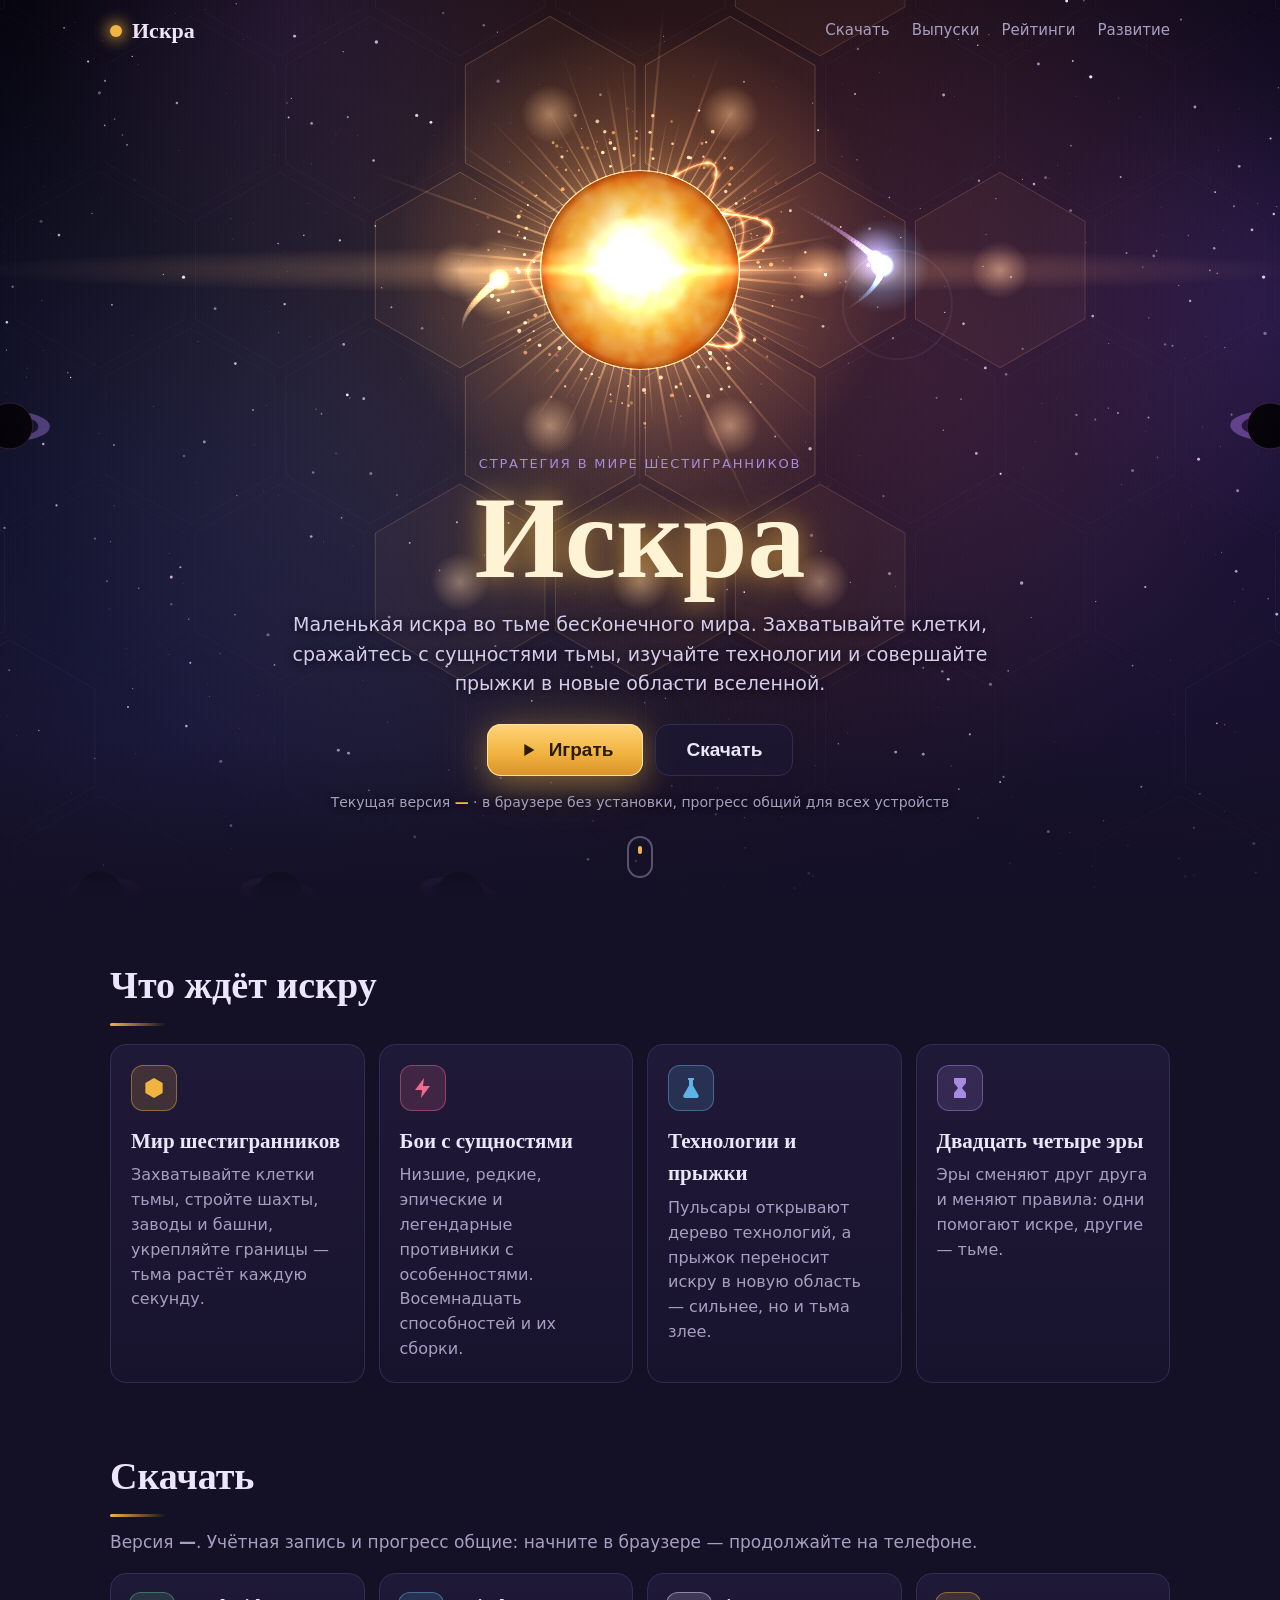
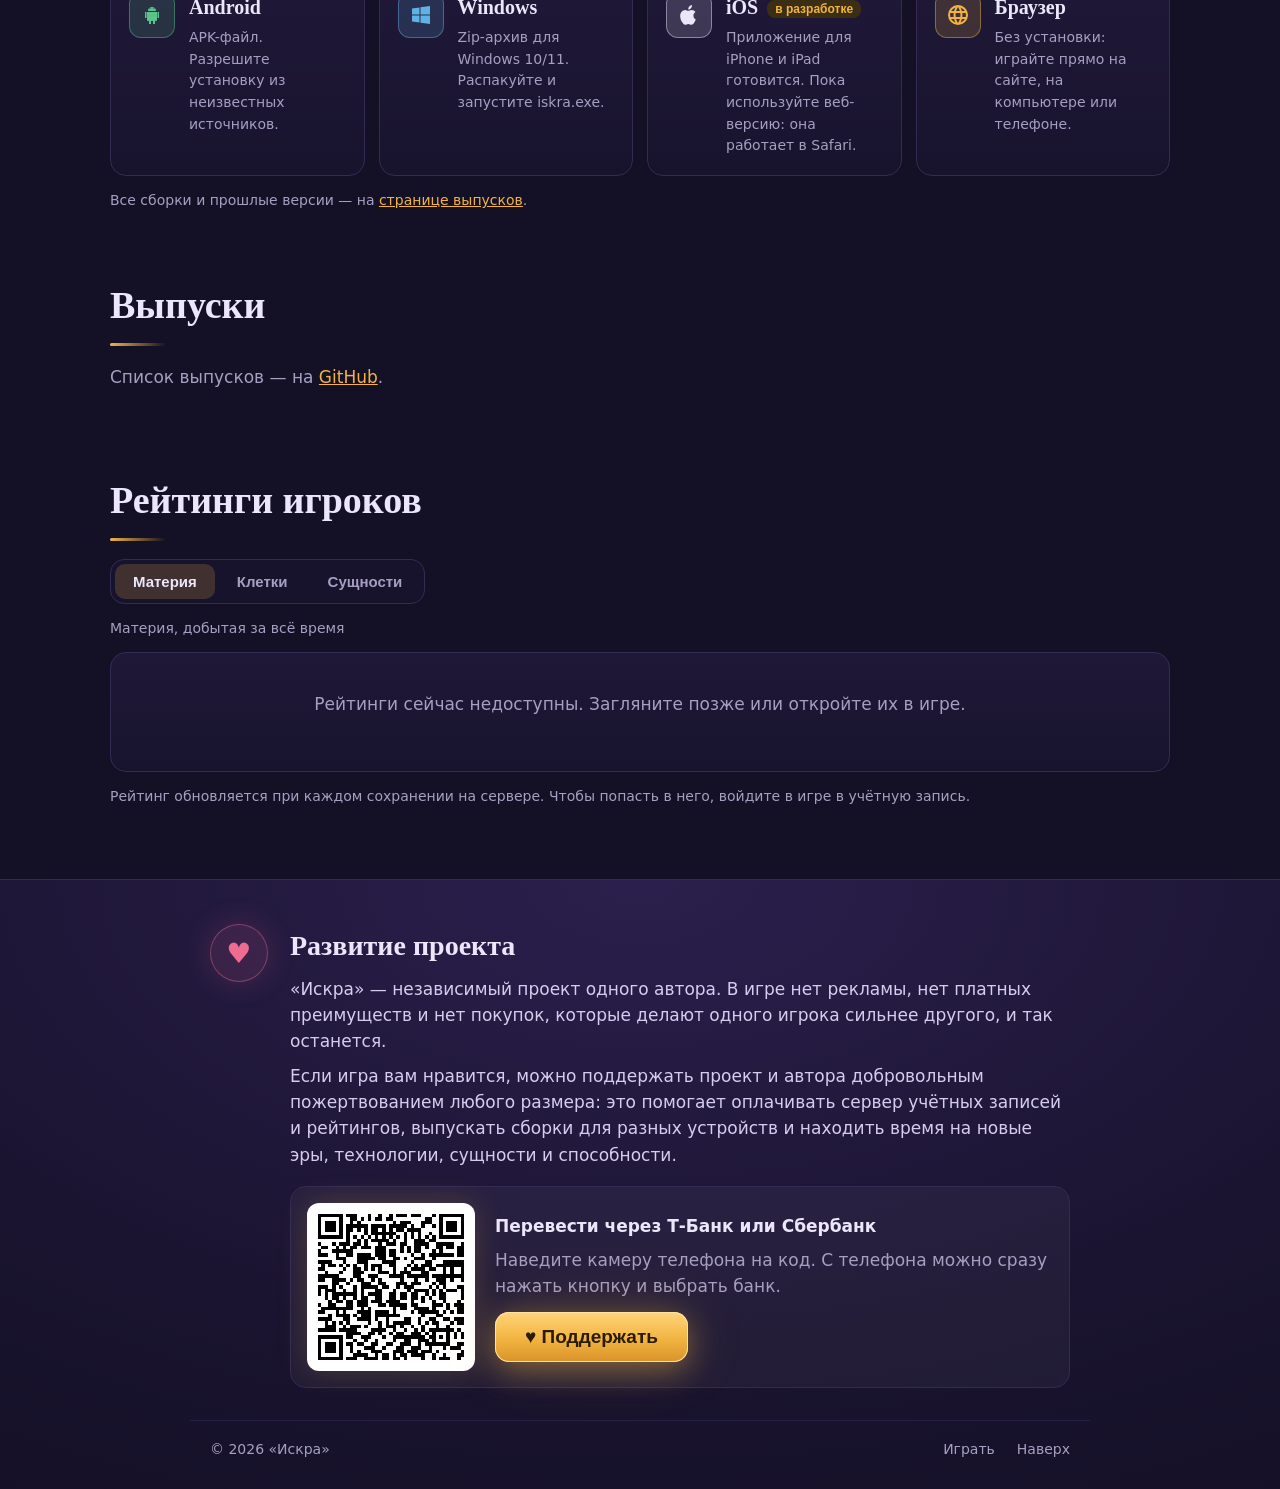
==== commit 6433a814: "Искра 0.5.1: iOS на сайте «в разработке», архив сайта не в открытом выпуске Co-Authored-By: Claude O" ====
--- a/iskra_flutter/landing/index.html
+++ b/iskra_flutter/landing/index.html
@@ -81,9 +81,9 @@
           <div class="ico" style="--c:#5fb2e6"><svg viewBox="0 0 24 24"><path d="M3 5.5l7.5-1v7H3zm8.5-1.2L21 3v8.5h-9.5zM3 12.5h7.5v7L3 18.5zm8.5 0H21V21l-9.5-1.3z"/></svg></div>
           <div><h3>Windows</h3><p>Zip-архив для Windows 10/11. Распакуйте и запустите iskra.exe.</p></div>
         </a>
-        <a class="card dl" data-dl="ios">
+        <a class="card dl" href="play/">
           <div class="ico" style="--c:#ece6fa"><svg viewBox="0 0 24 24"><path d="M16.4 12.6c0-2.5 2-3.6 2.1-3.7a4.6 4.6 0 0 0-3.6-2c-1.5-.2-3 .9-3.7.9-.8 0-2-.9-3.2-.8A4.8 4.8 0 0 0 4 9.5c-1.7 3-.4 7.4 1.2 9.8.8 1.2 1.8 2.5 3 2.4 1.2 0 1.7-.8 3.1-.8 1.5 0 1.9.8 3.2.8s2.1-1.2 2.9-2.4a10 10 0 0 0 1.3-2.7 4.1 4.1 0 0 1-2.3-4zM14 5.3A4.2 4.2 0 0 0 15 2a4.3 4.3 0 0 0-2.8 1.5 4 4 0 0 0-1 3.1A3.6 3.6 0 0 0 14 5.3z"/></svg></div>
-          <div><h3>iOS</h3><p>Неподписанный IPA: ставится через Sideloadly или AltStore со своим Apple ID.</p></div>
+          <div><h3>iOS <span class="badge">в разработке</span></h3><p>Приложение для iPhone и iPad готовится. Пока используйте веб-версию: она работает в Safari.</p></div>
         </a>
         <a class="card dl" href="play/">
           <div class="ico" style="--c:#f2b441"><svg viewBox="0 0 24 24"><path d="M12 2a10 10 0 1 0 0 20 10 10 0 0 0 0-20zm6.9 6h-3a15.7 15.7 0 0 0-1.4-3.6A8 8 0 0 1 18.9 8zM12 4c.8 1.2 1.5 2.5 1.9 4h-3.8c.4-1.5 1.1-2.8 1.9-4zM4.3 14a8.2 8.2 0 0 1 0-4h3.4a16.5 16.5 0 0 0 0 4zm.8 2h3a15.7 15.7 0 0 0 1.4 3.6A8 8 0 0 1 5.1 16zm3-8h-3a8 8 0 0 1 4.4-3.6C8.9 5.5 8.4 6.7 8.1 8zM12 20c-.8-1.2-1.5-2.5-1.9-4h3.8c-.4 1.5-1.1 2.8-1.9 4zm2.3-6H9.7a14.7 14.7 0 0 1 0-4h4.6a14.7 14.7 0 0 1 0 4zm.2 5.6c.6-1.1 1.1-2.3 1.4-3.6h3a8 8 0 0 1-4.4 3.6zm1.8-5.6a16.5 16.5 0 0 0 0-4h3.4a8.2 8.2 0 0 1 0 4z"/></svg></div>
--- a/iskra_flutter/landing/landing.css
+++ b/iskra_flutter/landing/landing.css
@@ -78,6 +78,7 @@
   transition: border-color .2s, transform .15s; }
 .dl:hover { border-color: var(--gold); transform: translateY(-2px); }
 .dl h3 { font-size: 20px; }
+.dl h3 .badge { vertical-align: middle; margin-left: 4px; font-family: "PT Sans", sans-serif; }
 .dl p { margin: 4px 0 0; color: var(--muted); font-size: 14px; }
 .dl[aria-disabled=true] { opacity: .45; pointer-events: none; }
 .dl .size { color: var(--gold); font-size: 13px; }
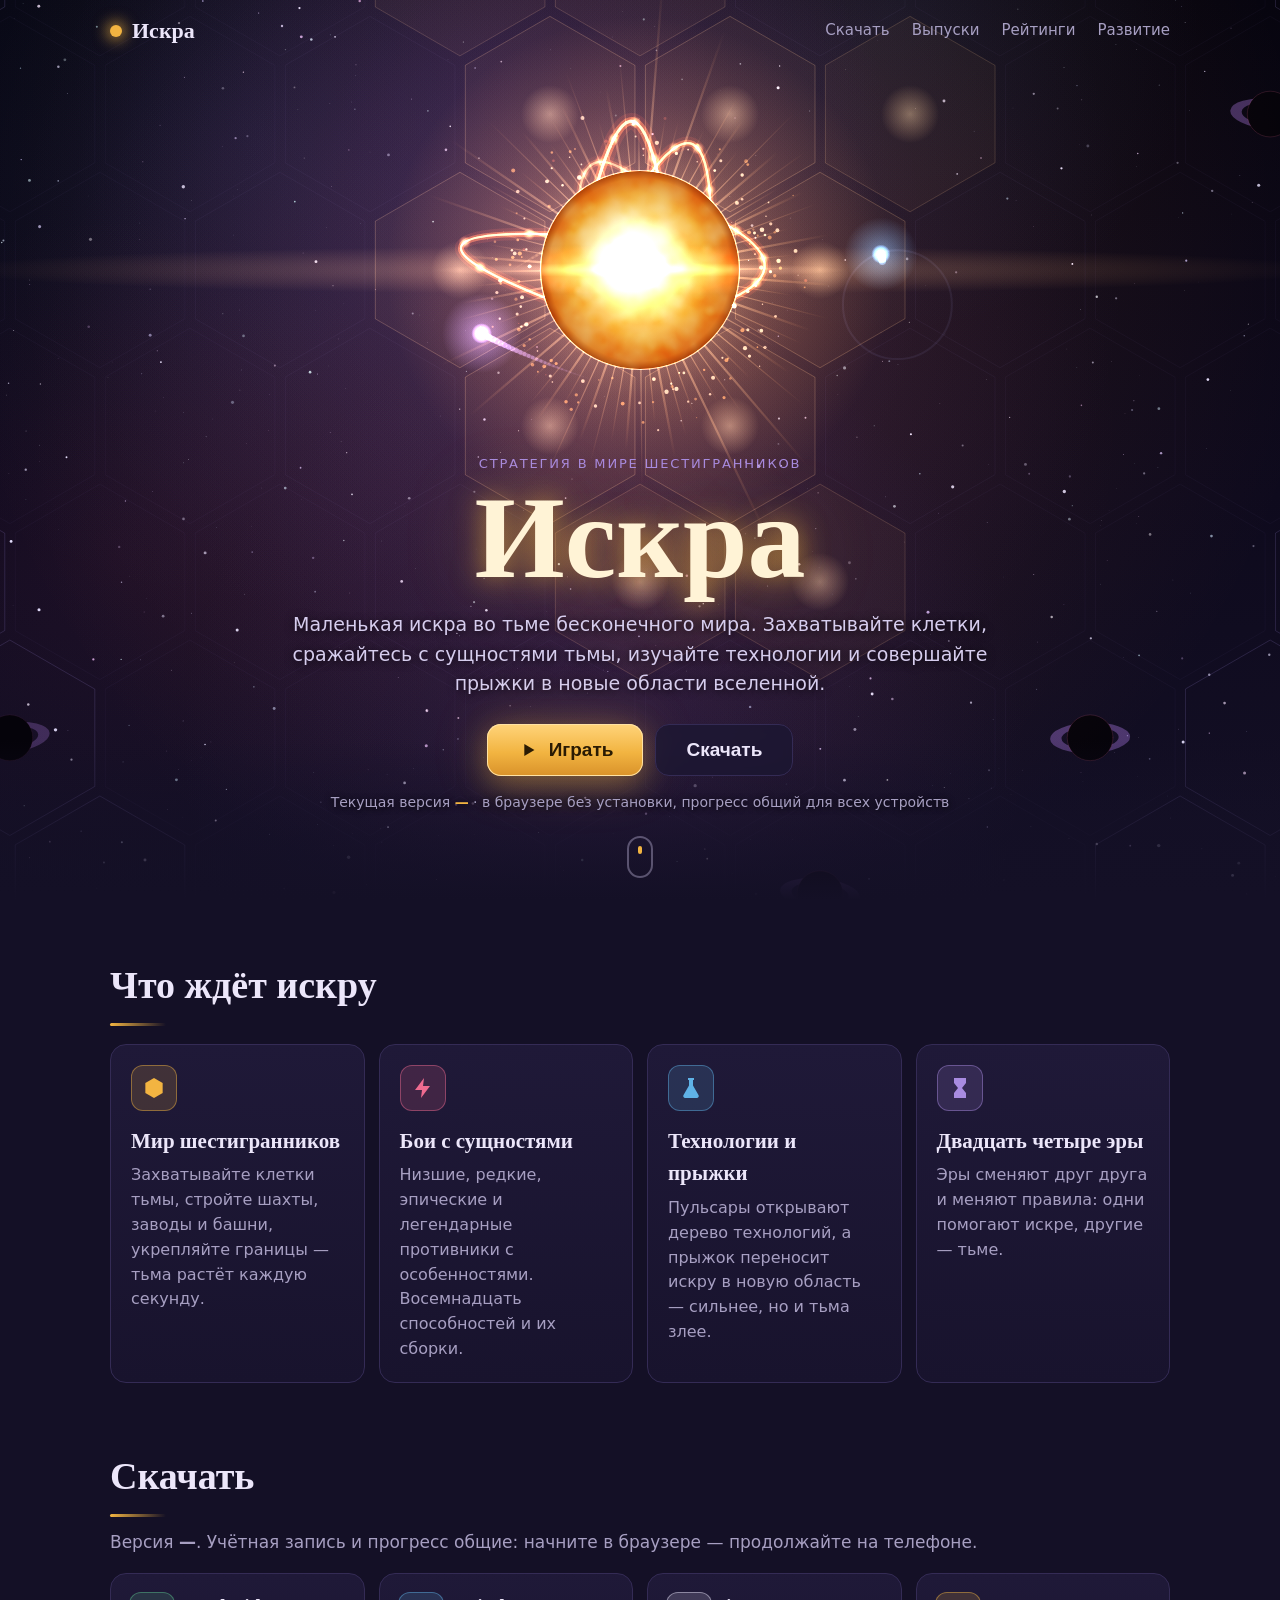
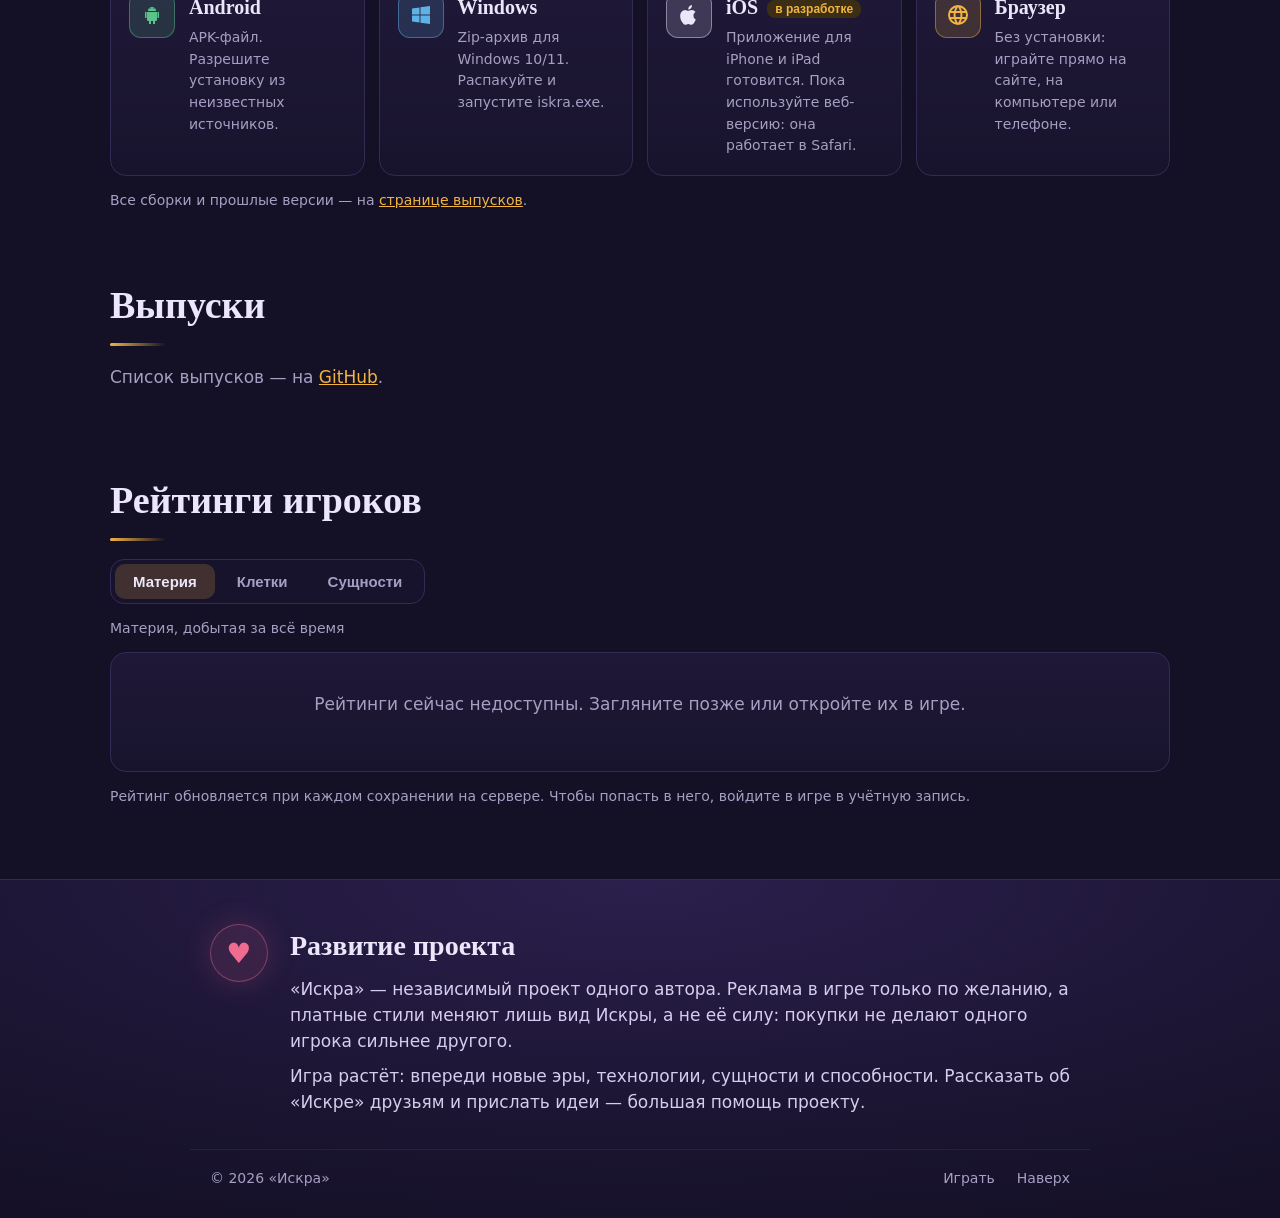
==== commit 4c33d03c: "Искра: новая иконка в виде нынешней искры, реквизиты для поддержки убраны Co-Authored-By: Claude Opu" ====
--- a/iskra_flutter/landing/index.html
+++ b/iskra_flutter/landing/index.html
@@ -118,21 +118,10 @@
       <div class="heart" aria-hidden="true">♥</div>
       <div>
         <h2>Развитие проекта</h2>
-        <p>«Искра» — независимый проект одного автора. В игре нет рекламы, нет платных преимуществ и нет покупок,
-          которые делают одного игрока сильнее другого, и так останется.</p>
-        <p>Если игра вам нравится, можно поддержать проект и автора добровольным пожертвованием любого размера:
-          это помогает оплачивать сервер учётных записей и рейтингов, выпускать сборки для разных устройств
-          и находить время на новые эры, технологии, сущности и способности.</p>
-        <div class="donate">
-          <a class="qr" href="https://t.tb.ru/c2c-qr-choose-bank?requisiteNumber=+79163956434&amp;bankCode=100000000004"
-             target="_blank" rel="noopener"><img src="donate-qr.png" width="168" height="168" alt="QR-код для перевода"></a>
-          <div>
-            <b>Перевести через Т-Банк или Сбербанк</b>
-            <p class="muted">Наведите камеру телефона на код. С телефона можно сразу нажать кнопку и выбрать банк.</p>
-            <a class="btn play" href="https://t.tb.ru/c2c-qr-choose-bank?requisiteNumber=+79163956434&amp;bankCode=100000000004"
-               target="_blank" rel="noopener">♥ Поддержать</a>
-          </div>
-        </div>
+        <p>«Искра» — независимый проект одного автора. Реклама в игре только по желанию, а платные стили меняют
+          лишь вид Искры, а не её силу: покупки не делают одного игрока сильнее другого.</p>
+        <p>Игра растёт: впереди новые эры, технологии, сущности и способности. Рассказать об «Искре» друзьям
+          и прислать идеи — большая помощь проекту.</p>
       </div>
     </div>
     <footer class="foot">
--- a/iskra_flutter/landing/landing.css
+++ b/iskra_flutter/landing/landing.css
@@ -129,12 +129,6 @@
 .support .muted { color: var(--muted); }
 .heart { flex: none; width: 58px; height: 58px; border-radius: 50%; display: grid; place-items: center; font-size: 28px;
   color: var(--bad); background: #ef6b901f; border: 1px solid #ef6b9066; box-shadow: 0 0 30px #ef6b9033; }
-.donate { margin: 18px 0 6px; display: flex; gap: 20px; align-items: center; padding: 16px; border-radius: 16px;
-  background: #ffffff0a; border: 1px solid var(--line); }
-.donate .qr { flex: none; line-height: 0; border-radius: 12px; overflow: hidden; box-shadow: 0 0 30px #f2b44133; }
-.donate .qr img { image-rendering: pixelated; }
-.donate b { font-size: 17px; }
-.donate .btn { margin-top: 4px; }
 .foot { max-width: 900px; margin: 0 auto; padding: 18px 20px 28px; display: flex; gap: 22px; color: var(--muted);
   font-size: 14px; border-top: 1px solid #342b5588; }
 .foot span:first-child { margin-right: auto; }
@@ -147,7 +141,5 @@
   .hero-text { transform: translateY(17vh); }
   .btn { padding: 13px 24px; font-size: 18px; }
   .support-in { flex-direction: column; gap: 12px; }
-  .donate { flex-direction: column; text-align: center; }
-  .row { grid-template-columns: 36px 1fr auto; padding: 8px; }
-}
+  }
 @media (prefers-reduced-motion: reduce) { html { scroll-behavior: auto; } .scroll span { animation: none; } }
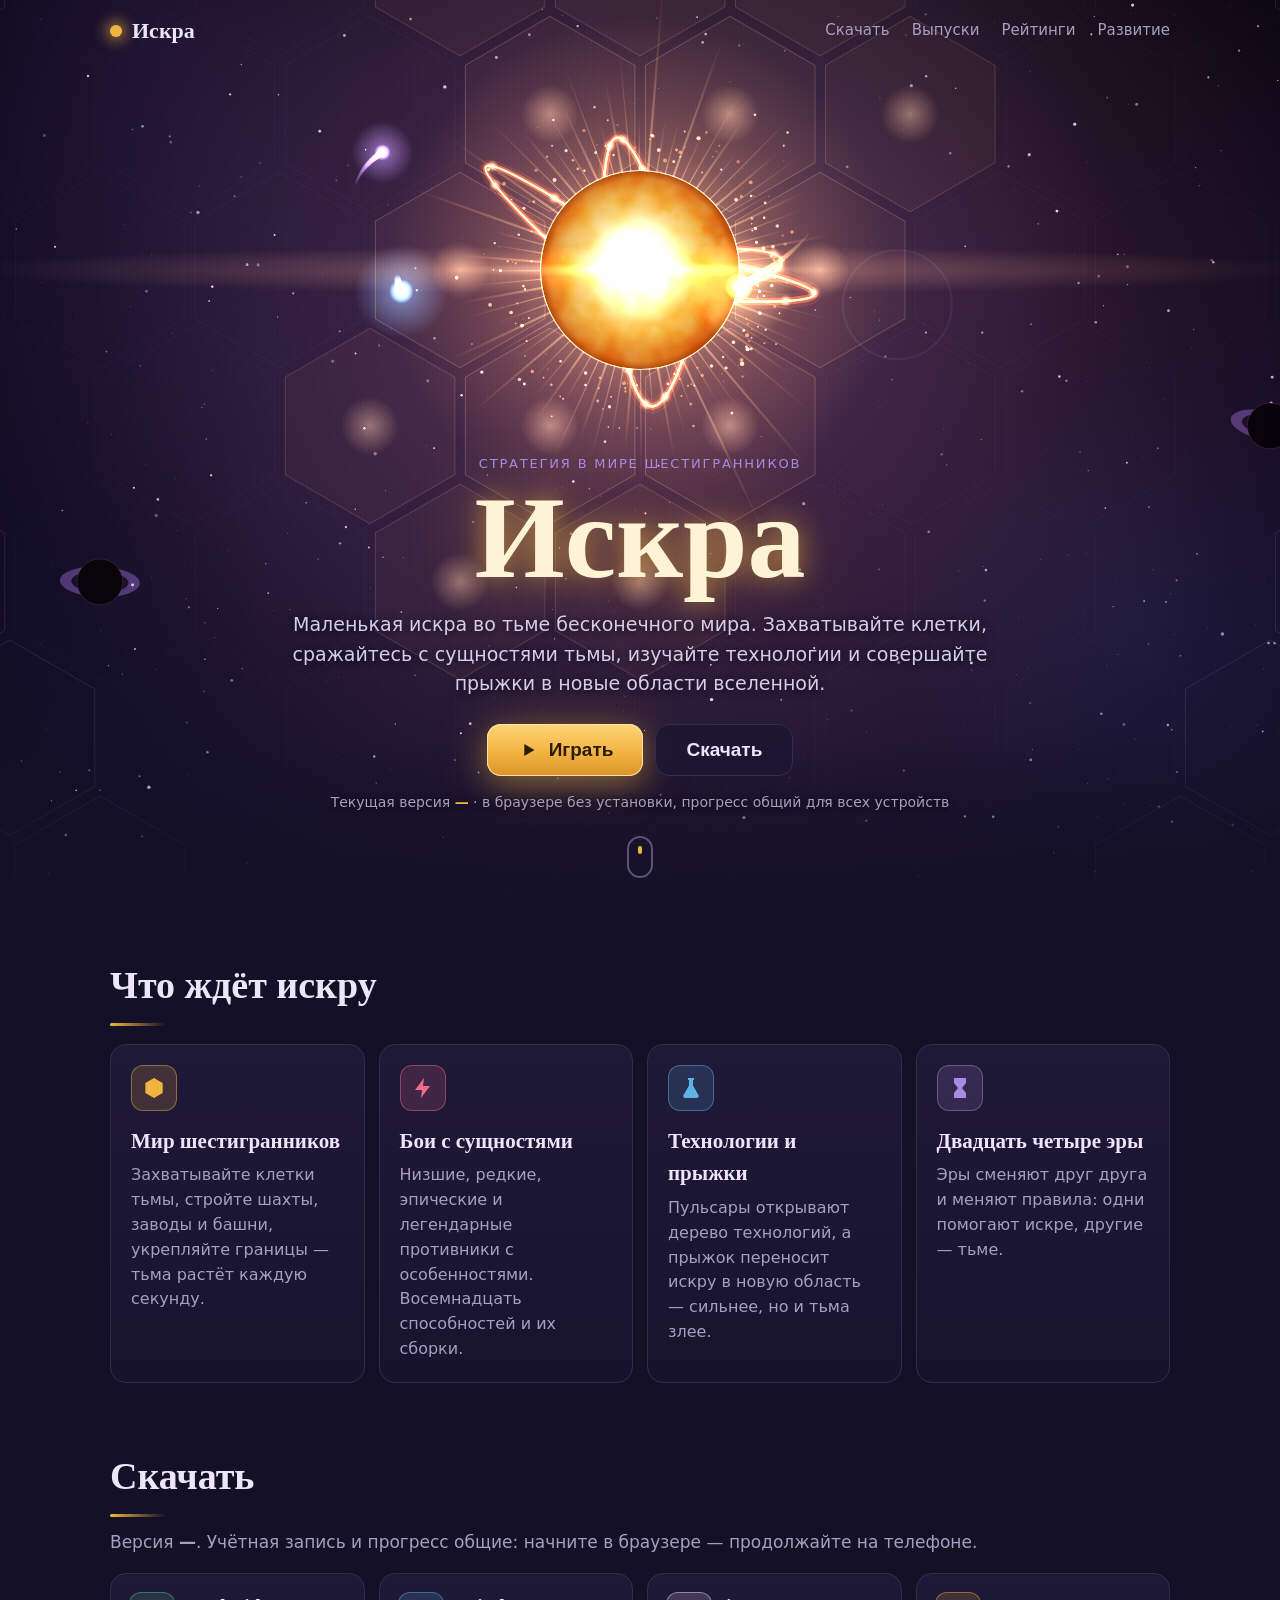
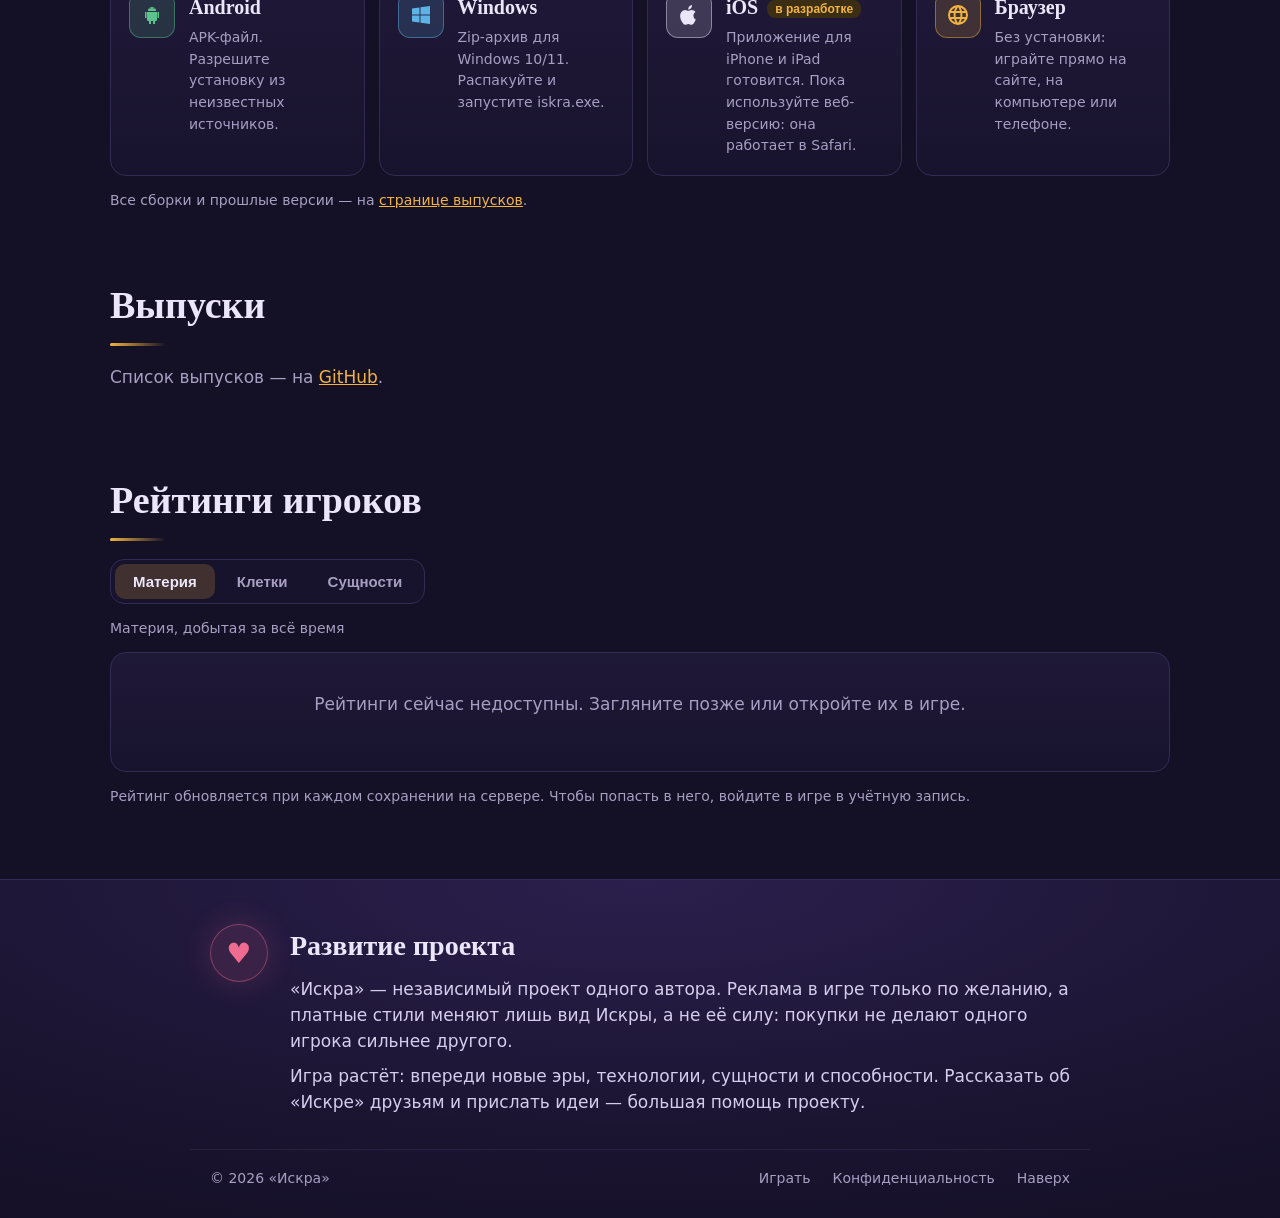
==== commit 1fb45877: "Искра: страница политики конфиденциальности iskraplay.ru/privacy.html Co-Authored-By: Claude Opus 5." ====
--- a/iskra_flutter/landing/index.html
+++ b/iskra_flutter/landing/index.html
@@ -127,6 +127,7 @@
     <footer class="foot">
       <span>© <span id="year">2026</span> «Искра»</span>
       <a href="play/">Играть</a>
+      <a href="privacy.html">Конфиденциальность</a>
       <a href="#top">Наверх</a>
     </footer>
   </section>
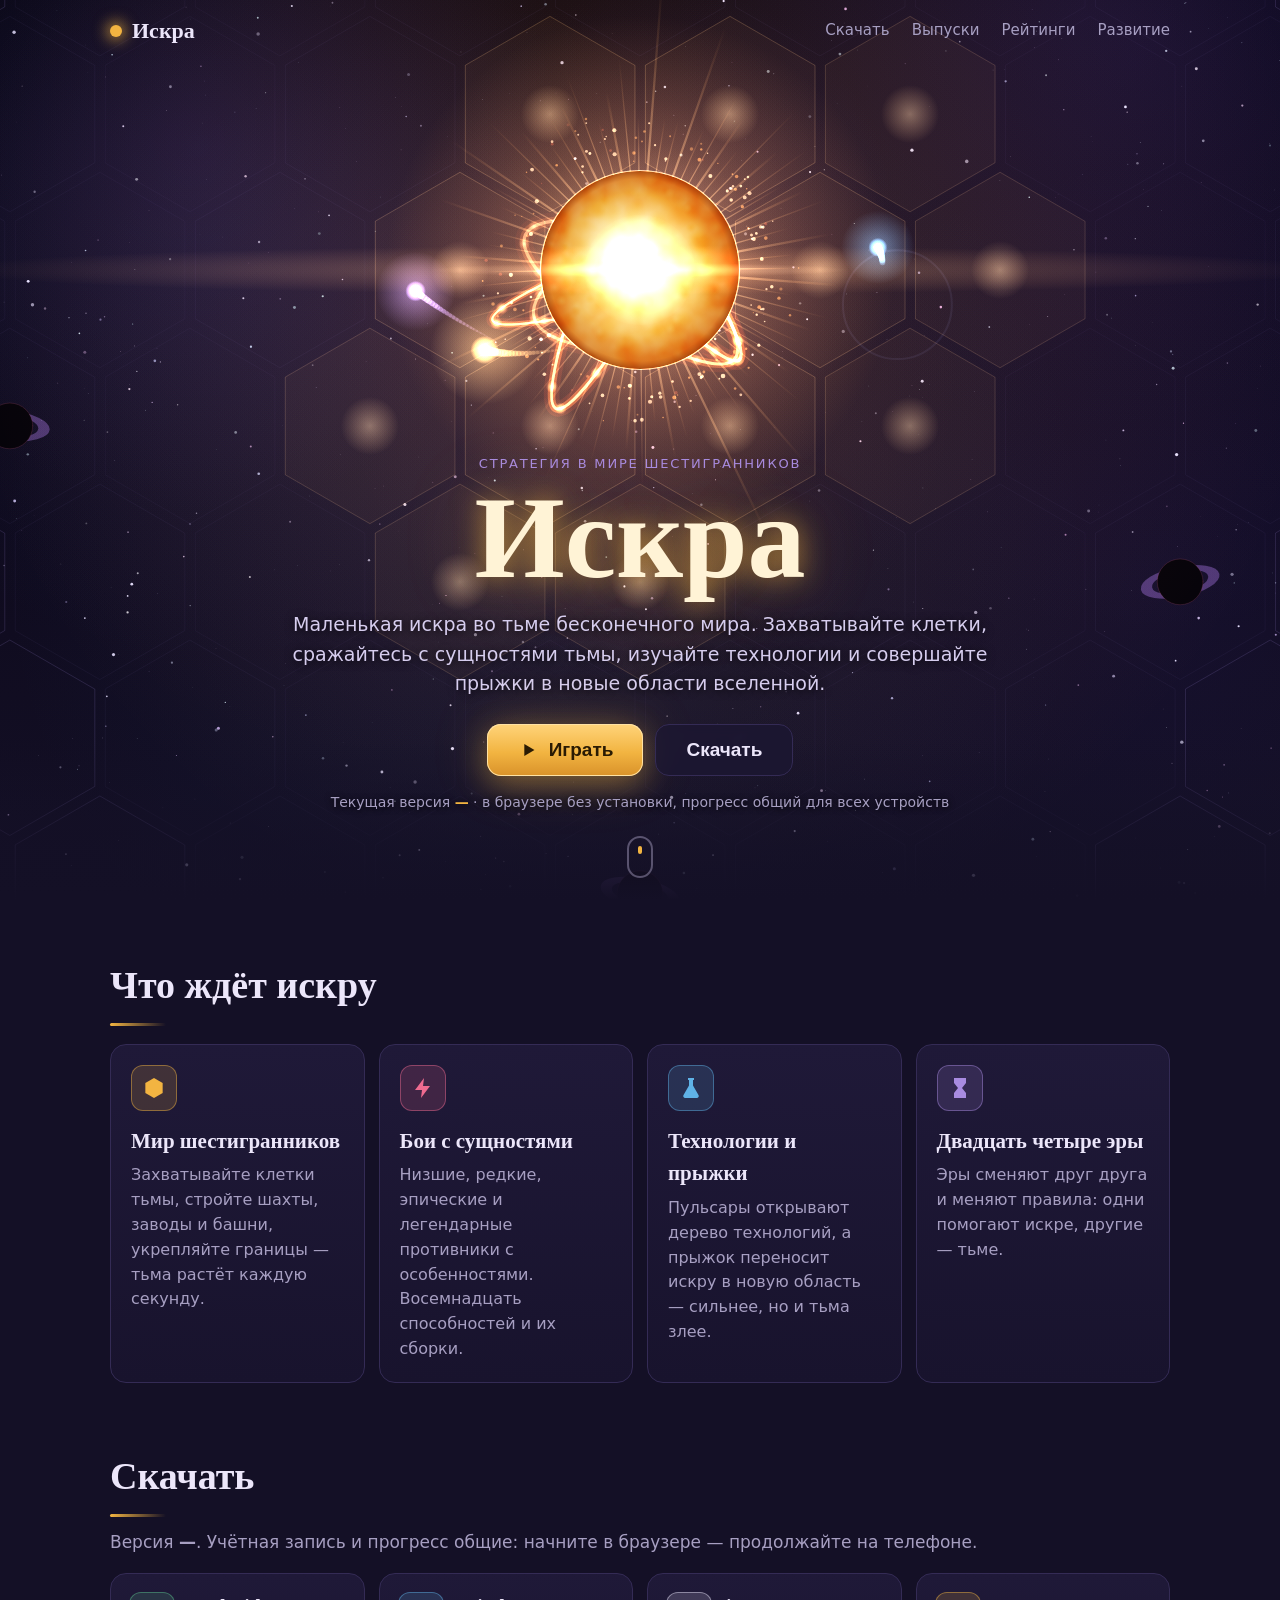
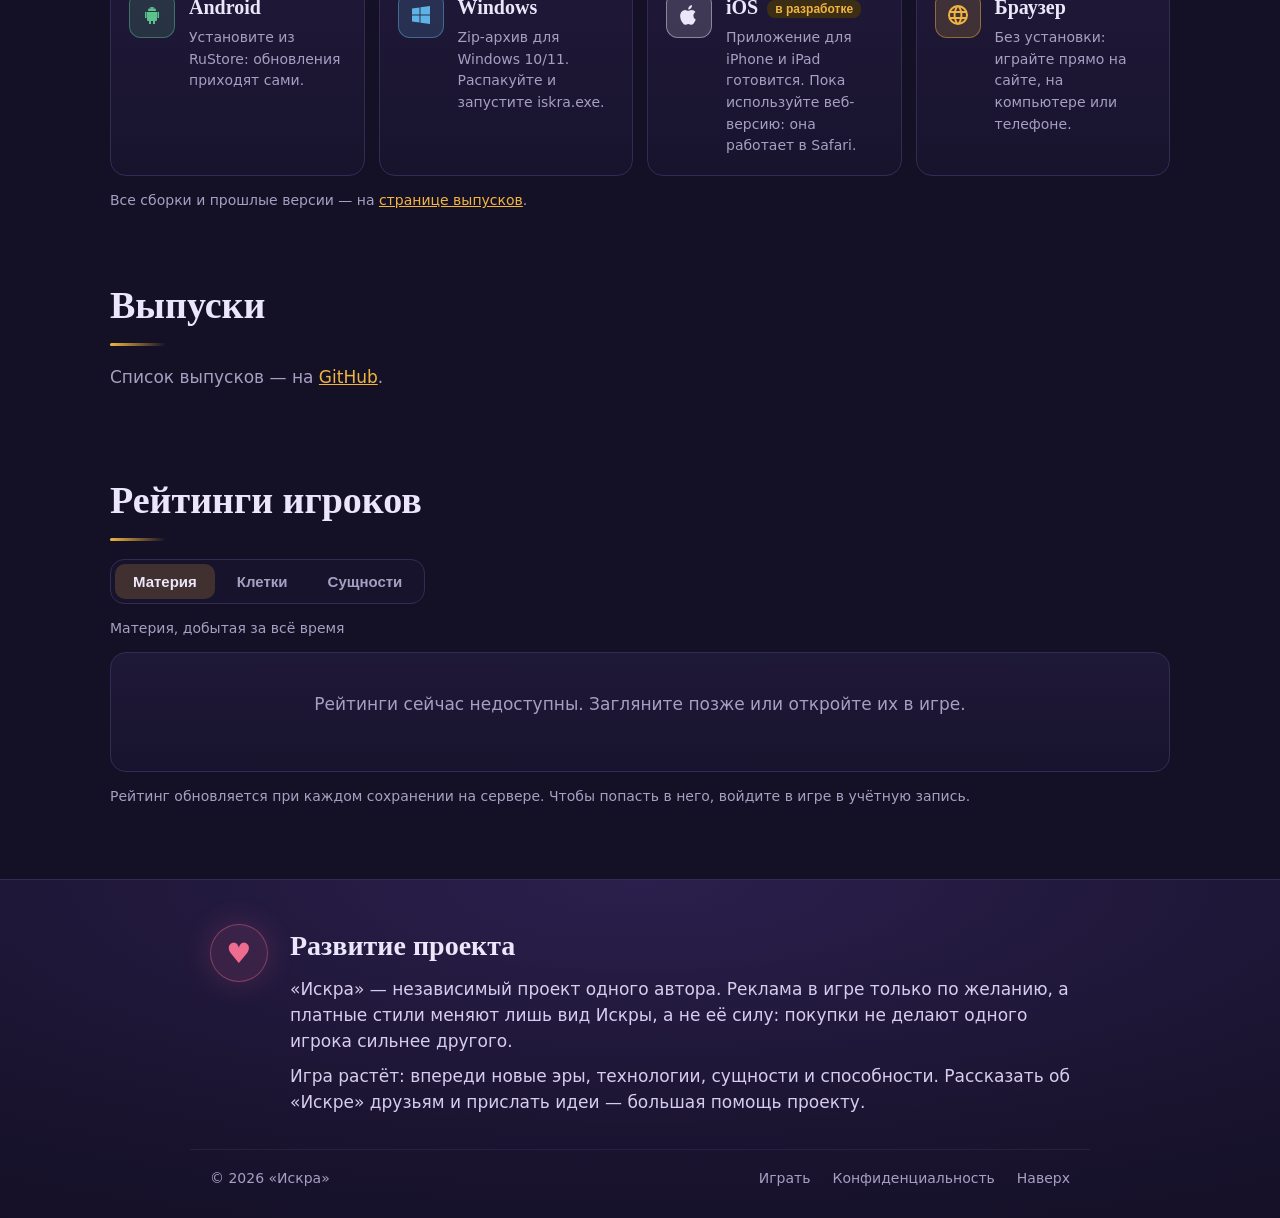
==== commit e5d1977c: "Искра: выпуск 0.6.0 — Android в RuStore, ссылка на RuStore на сайте Co-Authored-By: Claude Opus 5.5 " ====
--- a/iskra_flutter/landing/index.html
+++ b/iskra_flutter/landing/index.html
@@ -73,9 +73,9 @@
       <h2>Скачать</h2>
       <p class="sub">Версия <b data-ver>—</b>. Учётная запись и прогресс общие: начните в браузере — продолжайте на телефоне.</p>
       <div class="downloads">
-        <a class="card dl" data-dl="apk">
+        <a class="card dl" href="https://www.rustore.ru/catalog/app/games.serbai.iskra" target="_blank" rel="noopener">
           <div class="ico" style="--c:#5cc28d"><svg viewBox="0 0 24 24"><path d="M7 9h10v8a1 1 0 0 1-1 1h-1v3h-2v-3h-2v3H9v-3H8a1 1 0 0 1-1-1zm-2 0h1.5v6H5zm12.5 0H19v6h-1.5zM8 8a4 4 0 0 1 8 0zm2-2.2a.6.6 0 1 0 0-1.2.6.6 0 0 0 0 1.2zm4 0a.6.6 0 1 0 0-1.2.6.6 0 0 0 0 1.2z"/></svg></div>
-          <div><h3>Android</h3><p>APK-файл. Разрешите установку из неизвестных источников.</p></div>
+          <div><h3>Android</h3><p>Установите из RuStore: обновления приходят сами.</p></div>
         </a>
         <a class="card dl" data-dl="win">
           <div class="ico" style="--c:#5fb2e6"><svg viewBox="0 0 24 24"><path d="M3 5.5l7.5-1v7H3zm8.5-1.2L21 3v8.5h-9.5zM3 12.5h7.5v7L3 18.5zm8.5 0H21V21l-9.5-1.3z"/></svg></div>
